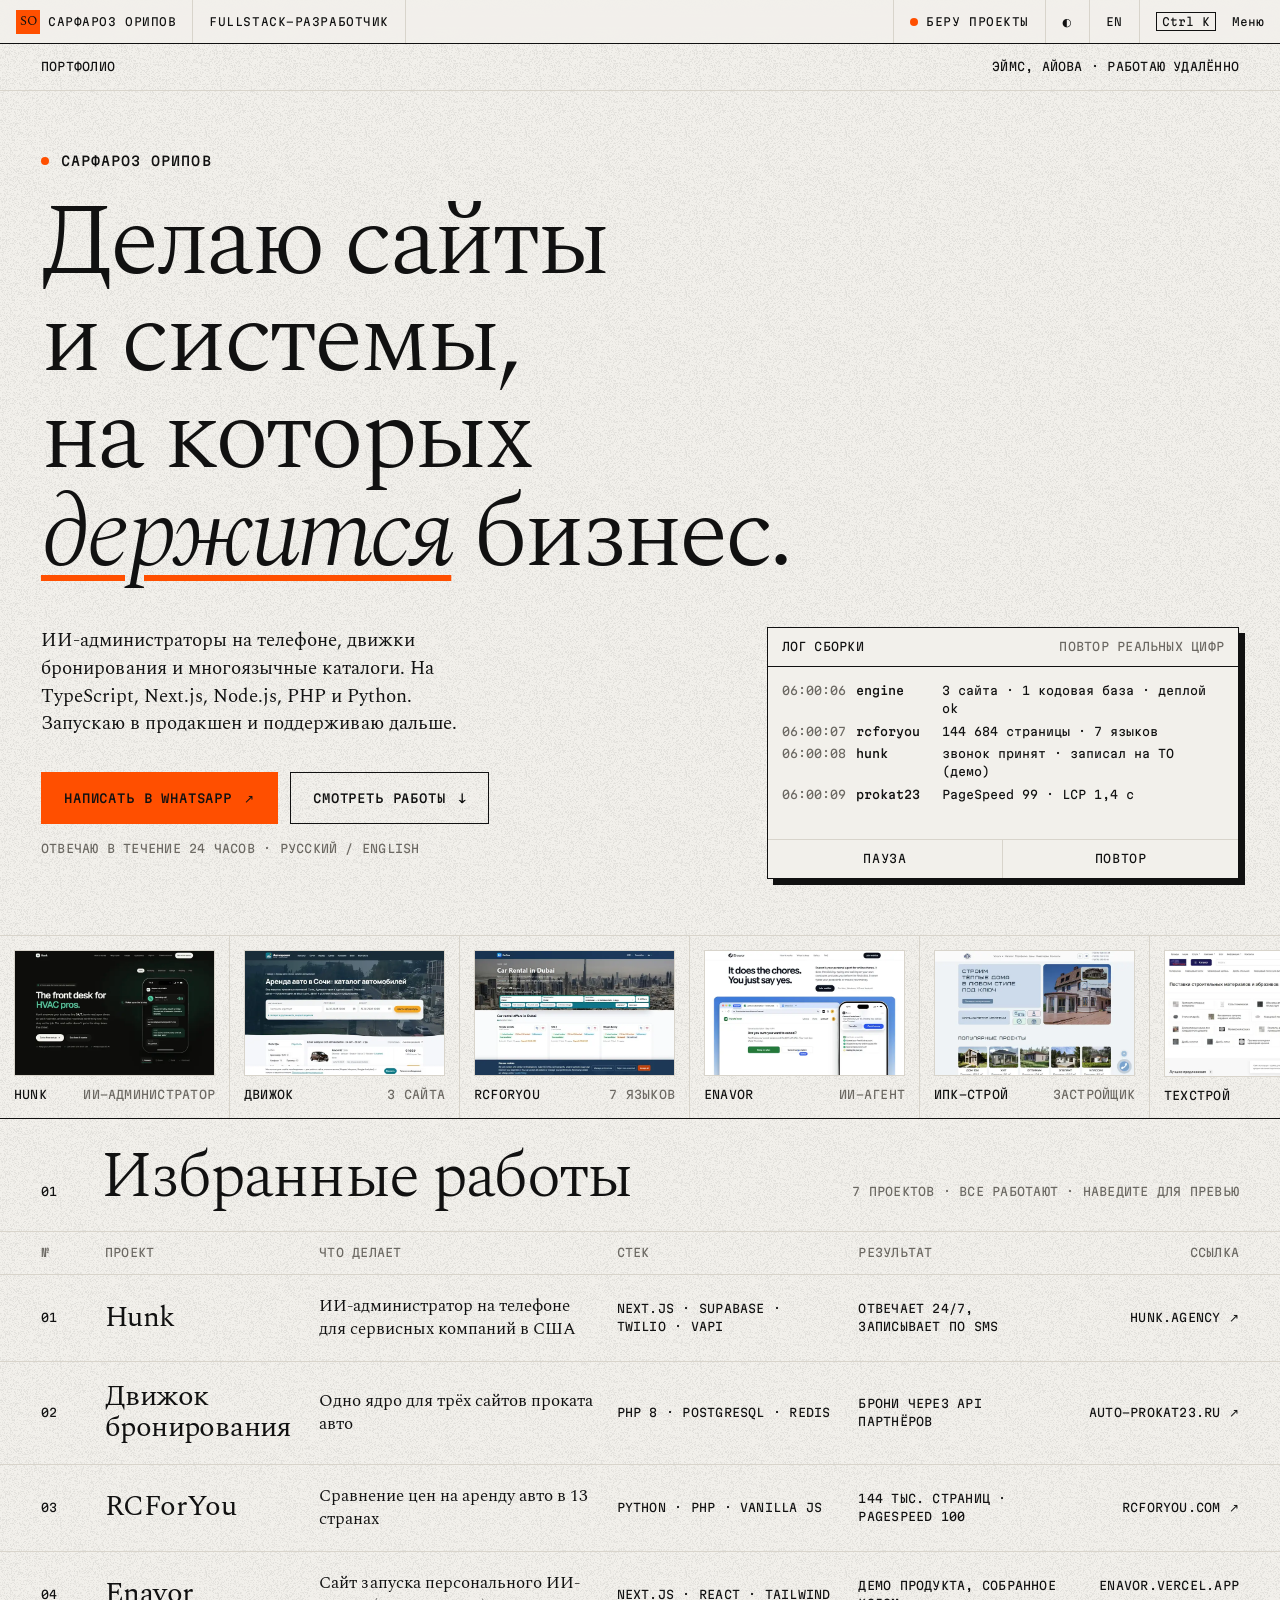
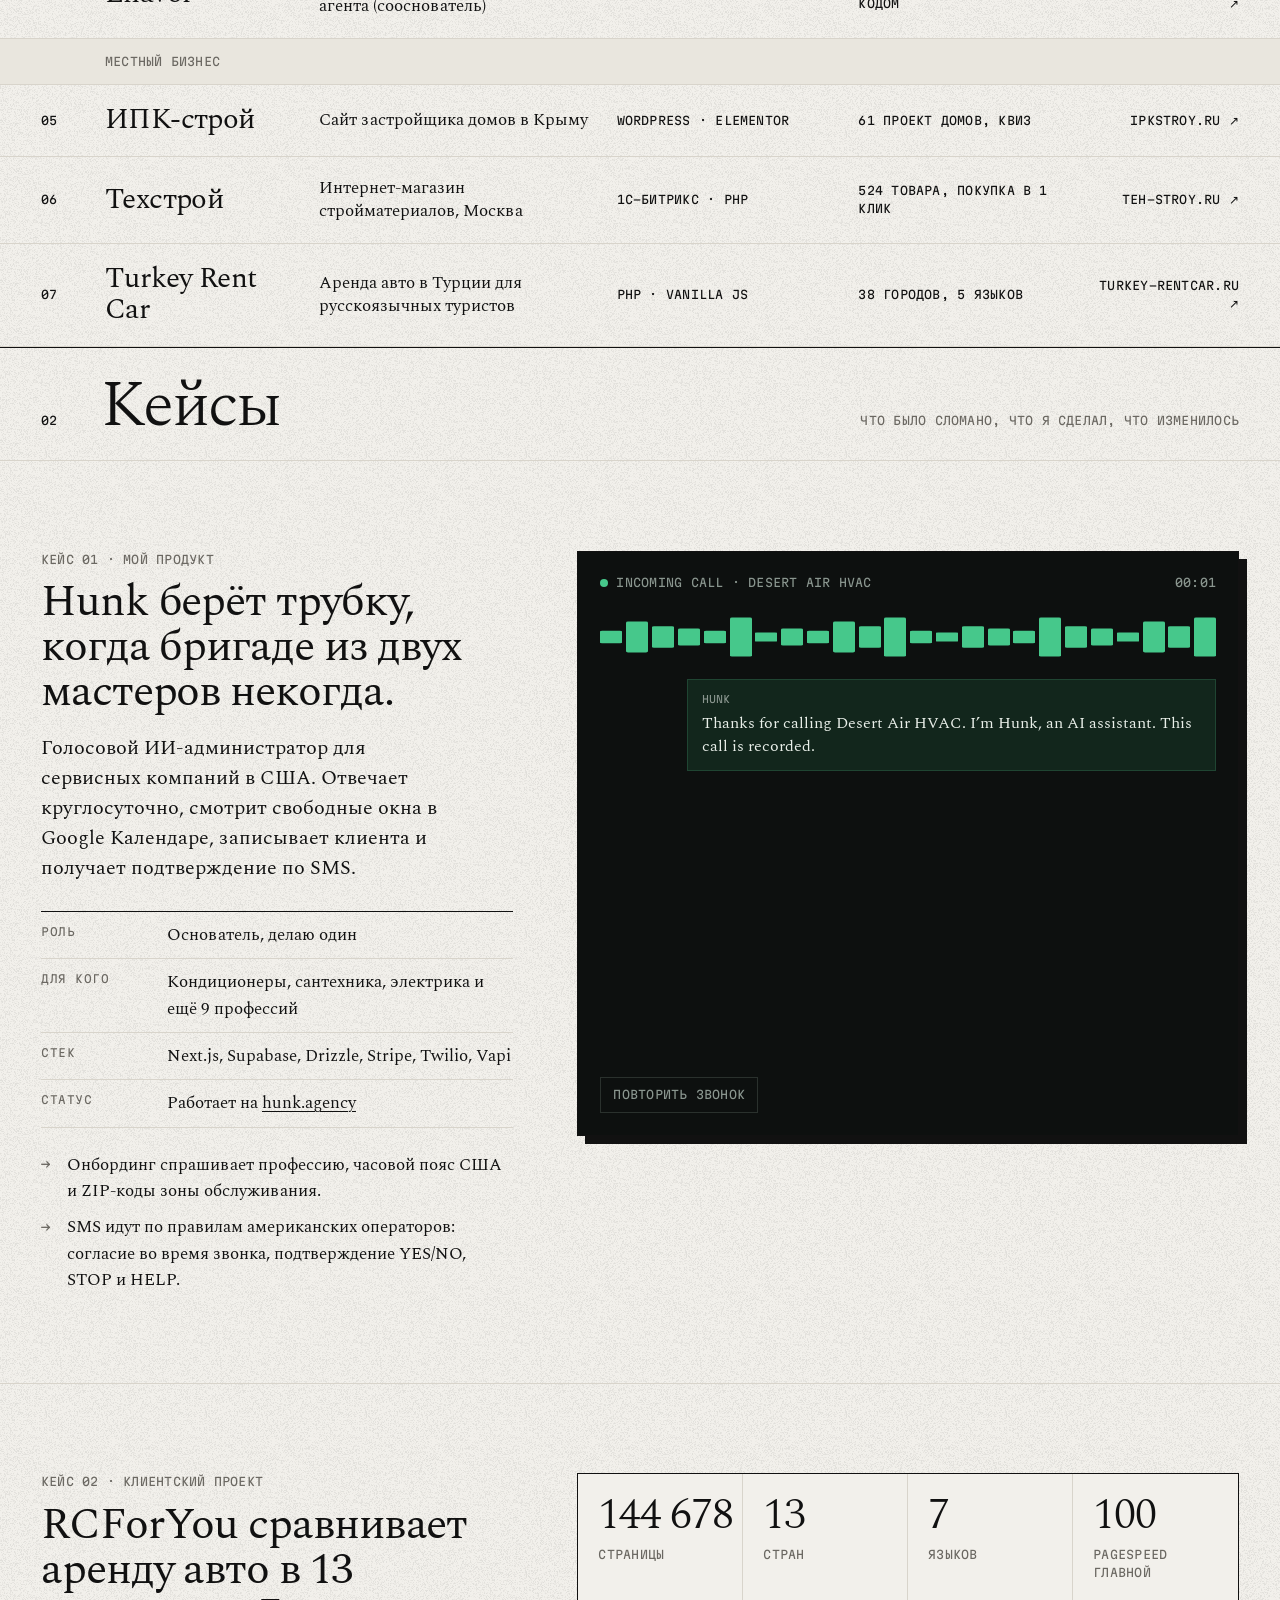
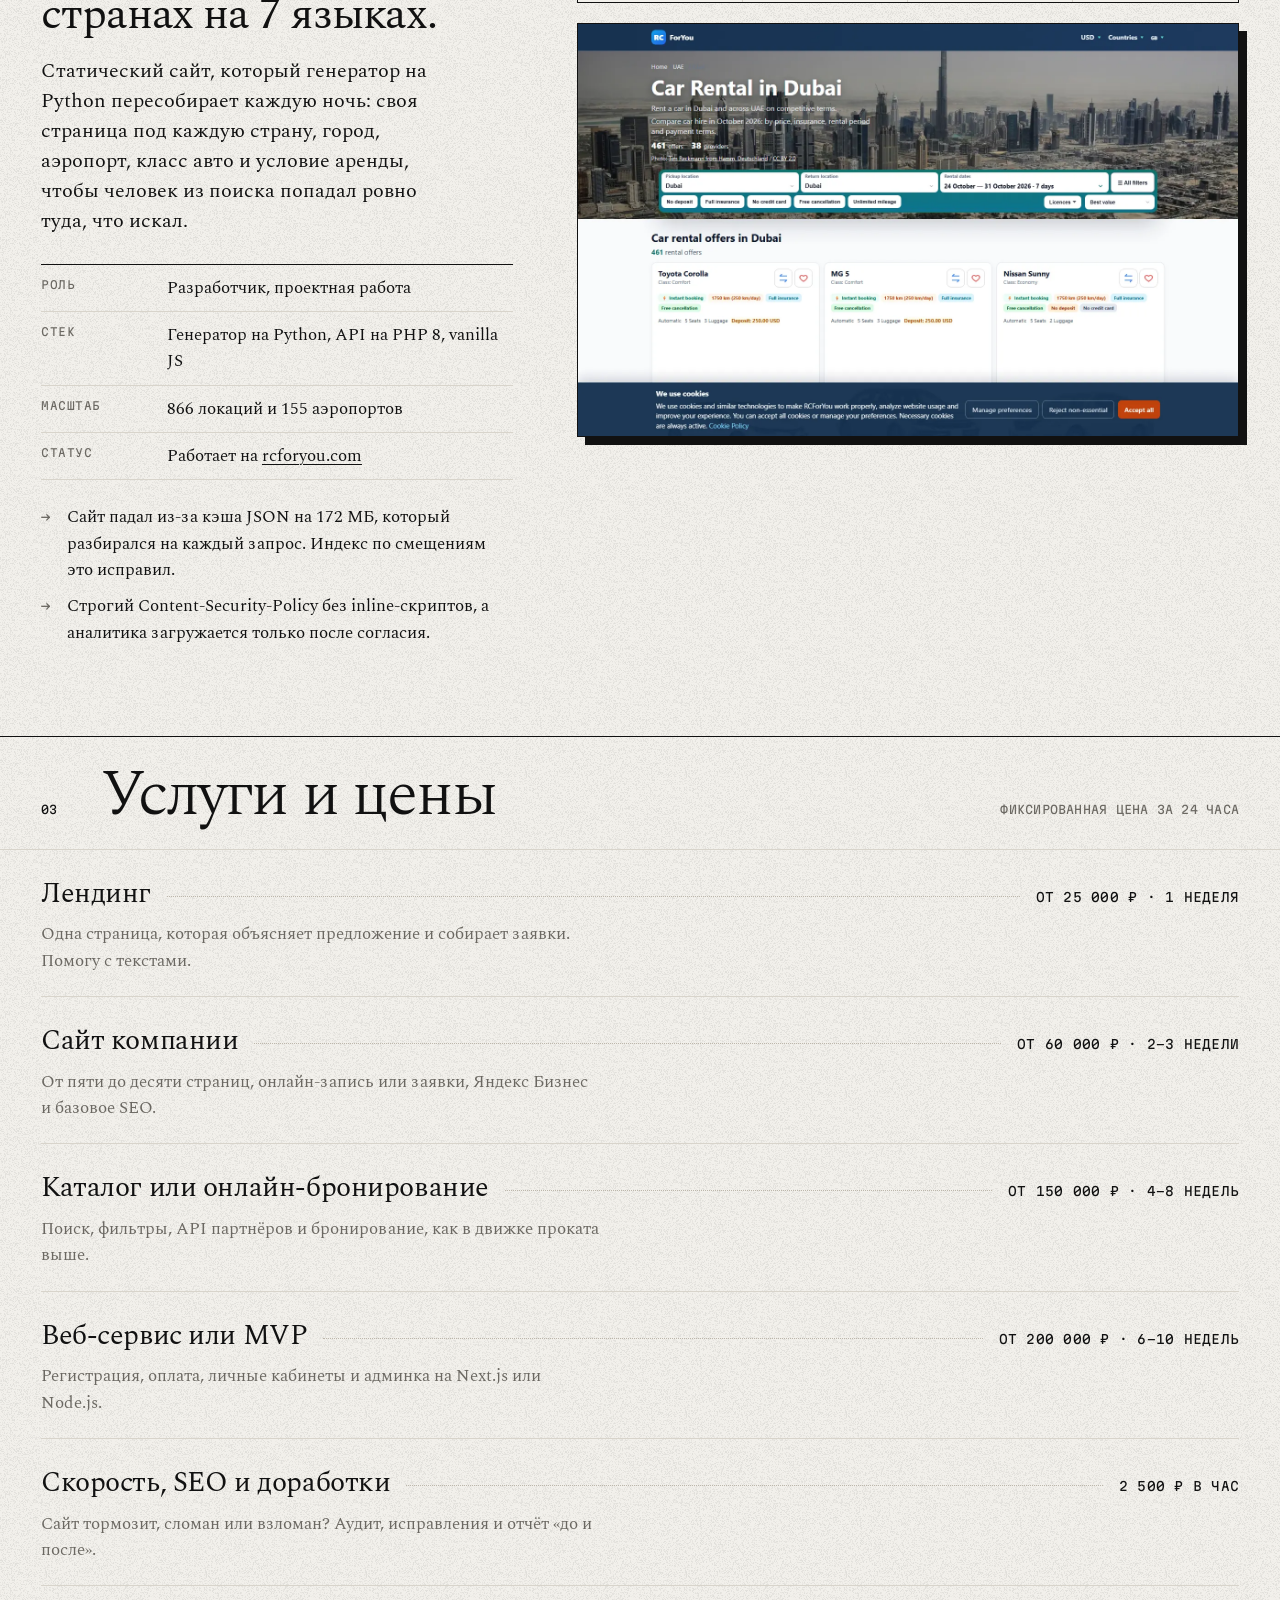
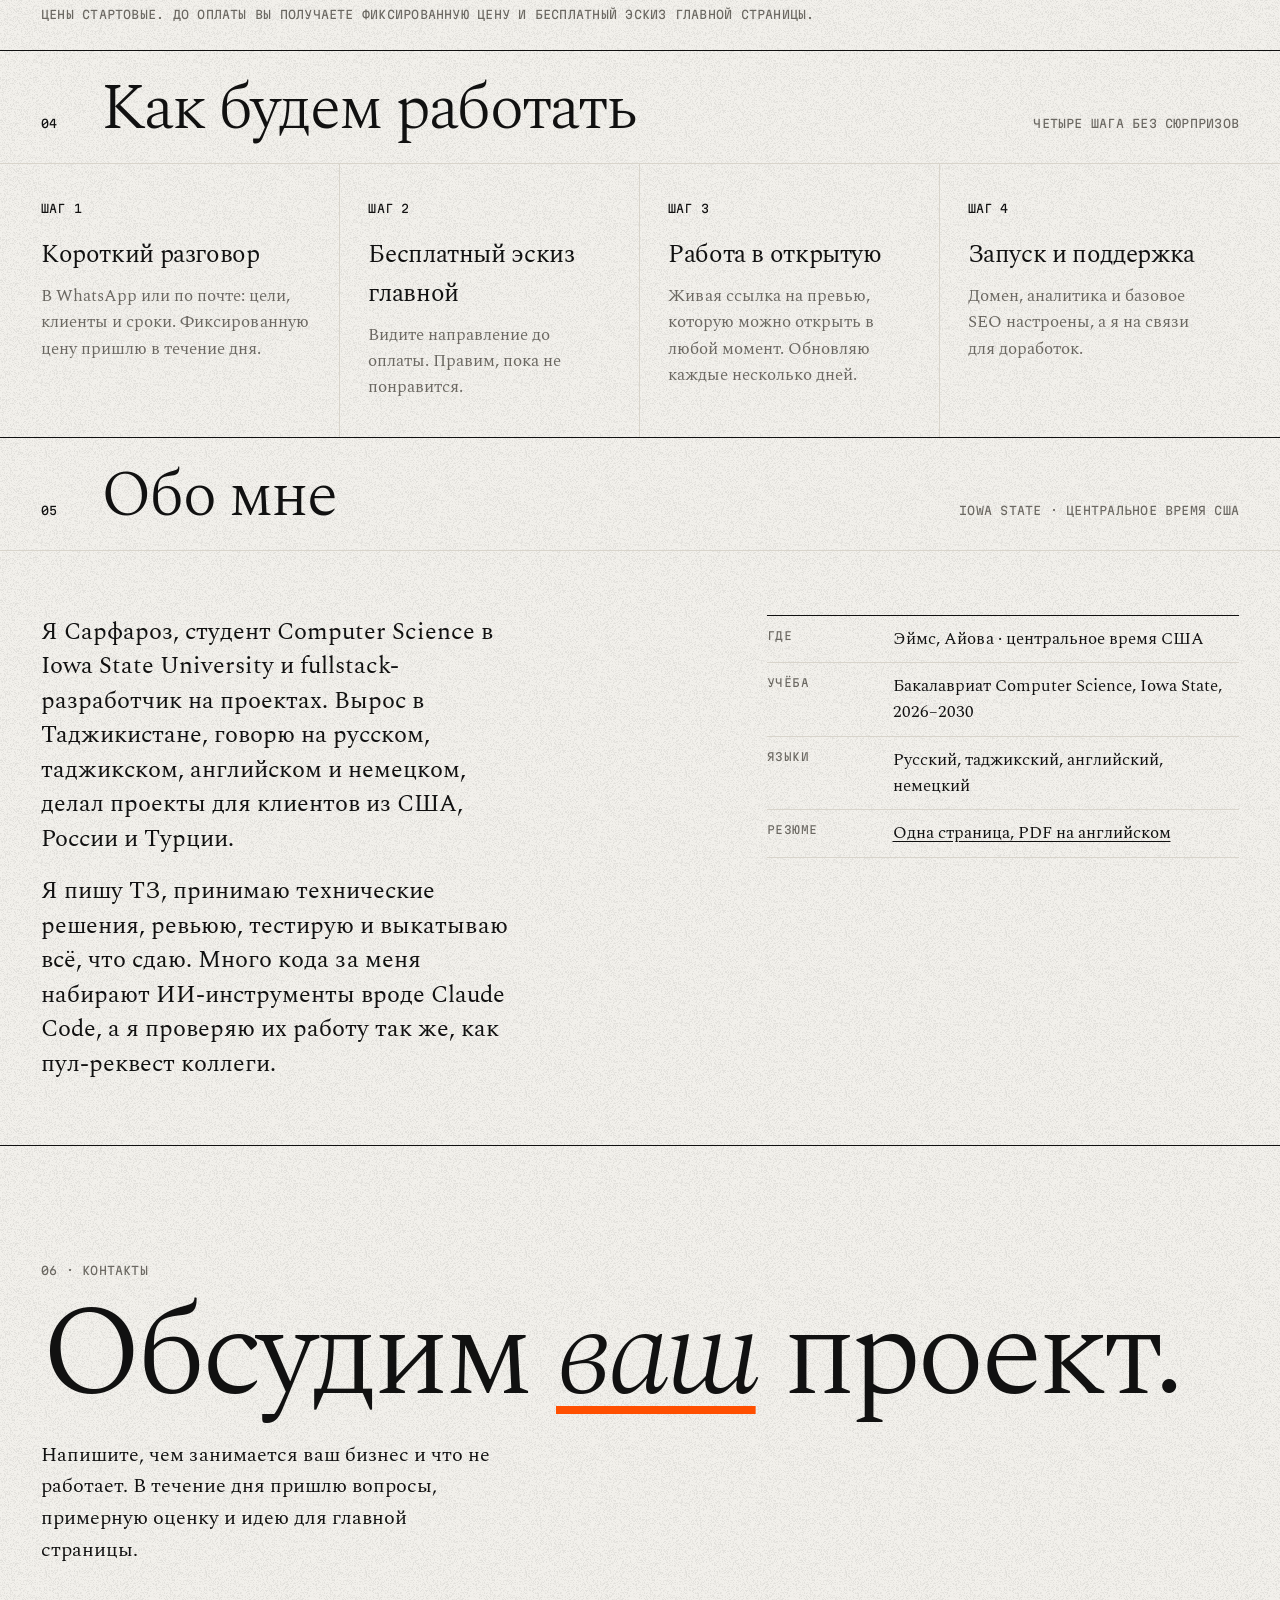
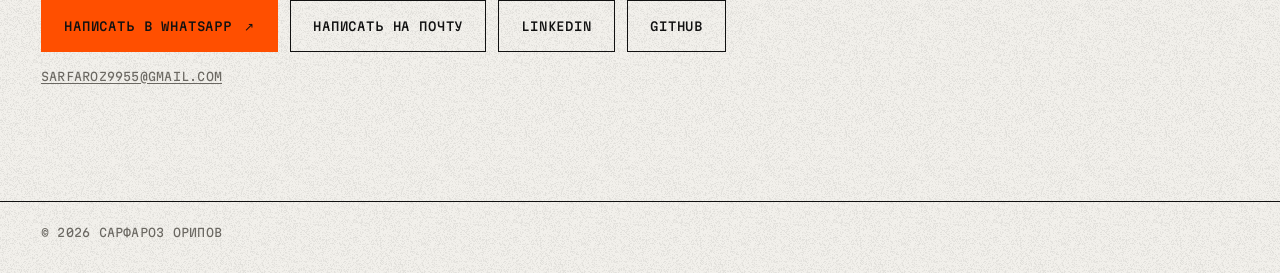
==== ru/index.html @ 2f32f307 "Portfolio v1.2" ====
<!doctype html>
<html lang="ru">
<head>
<meta charset="utf-8">
<meta name="viewport" content="width=device-width, initial-scale=1">
<title>Сарфароз Орипов · fullstack-разработчик</title>
<meta name="description" content="Fullstack-разработчик из Эймса (Айова, США). Делаю ИИ-администраторов на телефоне, движки бронирования и многоязычные каталоги для бизнеса на TypeScript, Next.js, Node.js, PHP и Python.">
<meta name="theme-color" content="#F2F0EB">
<link rel="alternate" hreflang="ru" href="./">
<link rel="alternate" hreflang="en" href="../">
<meta property="og:type" content="website">
<meta property="og:title" content="Сарфароз Орипов · fullstack-разработчик">
<meta property="og:description" content="Делаю сайты и системы, на которых держится бизнес.">
<meta property="og:image" content="../img/og.jpg">
<meta name="twitter:card" content="summary_large_image">
<link rel="icon" href="data:image/svg+xml,%3Csvg xmlns='http://www.w3.org/2000/svg' viewBox='0 0 64 64'%3E%3Crect width='64' height='64' fill='%23FF4F00'/%3E%3Ctext x='32' y='43' font-family='Georgia,serif' font-size='30' text-anchor='middle' fill='%23111'%3ESO%3C/text%3E%3C/svg%3E">
<link rel="preconnect" href="https://fonts.googleapis.com">
<link rel="preconnect" href="https://fonts.gstatic.com" crossorigin>
<link href="https://fonts.googleapis.com/css2?family=Martian+Mono:wght@400;500&family=Spectral:ital,wght@0,300;0,400;0,500;1,300;1,400&display=swap" rel="stylesheet">
<link rel="stylesheet" href="../assets/site.css">
<script>document.documentElement.classList.add('js');try{var t=localStorage.getItem('theme');if(t)document.documentElement.dataset.theme=t}catch(e){}</script>
<script src="../assets/site.js" defer></script>
<script type="application/ld+json">{"@context":"https://schema.org","@type":"Person","name":"Сарфароз Орипов","alternateName":"Sarfaroz Oripov","jobTitle":"Fullstack-разработчик","address":{"@type":"PostalAddress","addressLocality":"Ames","addressRegion":"IA","addressCountry":"US"},"alumniOf":{"@type":"CollegeOrUniversity","name":"Iowa State University"},"sameAs":["https://www.linkedin.com/in/sarfaroz9955/","https://github.com/ssarfaroz"]}</script>
</head>
<body>
<a class="skip" href="#work">К работам</a>

<header class="strip" aria-label="Статус">
  <a class="s-brand" href="#top"><span class="mark" aria-hidden="true">SO</span><span class="hide-sm">Сарфароз Орипов</span></a>
  <span class="hide-md">Fullstack-разработчик</span>
  <span class="grow" aria-hidden="true"></span>
  <span class="s-status"><span class="dot" aria-hidden="true"></span><span class="hide-sm">Беру проекты</span></span>
  <button class="s-btn hide-sm" type="button" data-theme-toggle aria-label="Сменить тему">◐</button>
  <a class="s-btn" href="../" hreflang="en" lang="en">EN</a>
  <button class="s-btn" type="button" data-cmdk-open aria-haspopup="dialog"><kbd>⌘K</kbd><span class="hide-sm">&nbsp;Меню</span></button>
</header>

<main id="top">
  <section class="hero">
    <div class="hero-top wrap mono">
      <span>Портфолио</span>
      <span class="hide-sm">Эймс, Айова · Работаю удалённо</span>
    </div>
    <div class="hero-grid wrap">
      <div class="hero-head">
        <p class="name" aria-label="Сарфароз Орипов"><span class="dot" aria-hidden="true"></span><span aria-hidden="true" data-decode data-from="Sarfaroz Oripov">Сарфароз Орипов</span></p>
        <h1>Делаю сайты и системы, на которых <em>держится</em> бизнес.</h1>
      </div>
      <div class="hero-main">
        <p class="lede">ИИ-администраторы на телефоне, движки бронирования и многоязычные каталоги. На TypeScript, Next.js, Node.js, PHP и Python. Запускаю в продакшен и поддерживаю дальше.</p>
        <div class="cta-row">
          <a class="btn btn-signal" data-magnetic href="https://wa.me/15155202245" target="_blank" rel="noopener">Написать в WhatsApp <span aria-hidden="true">↗</span></a>
          <a class="btn btn-line" href="#work">Смотреть работы <span aria-hidden="true">↓</span></a>
        </div>
        <p class="mono muted cta-note">Отвечаю в течение 24 часов · Русский / English</p>
      </div>

      <aside class="log" aria-label="Лог сборки: повтор реальных цифр из проектов">
        <div class="log-head mono"><span>Лог сборки</span><span class="muted">повтор реальных цифр</span></div>
        <ol class="log-body" data-log>
          <li><time>09:21:04</time><b>engine</b><span>3 сайта · 1 кодовая база · деплой ok</span></li>
          <li><time>09:21:05</time><b>rcforyou</b><span>144 684 страницы · 7 языков</span></li>
          <li><time>09:21:06</time><b>hunk</b><span>звонок принят · записал на ТО (демо)</span></li>
          <li><time>09:21:07</time><b>prokat23</b><span>PageSpeed 99 · LCP 1,4 с</span></li>
          <li><time>09:21:08</time><b>rcforyou</b><span>память на запрос 688 МБ -&gt; 6 МБ</span></li>
        </ol>
        <div class="log-foot mono">
          <button type="button" data-log-pause>Пауза</button>
          <button type="button" data-log-replay>Повтор</button>
        </div>
      </aside>
    </div>

    <nav class="proof" aria-label="Превью проектов">
      <a href="#case-hunk"><figure><img src="../img/thumbs/hunk.webp" width="640" height="400" alt="Hunk, ИИ-администратор" fetchpriority="high"><figcaption class="mono"><span>Hunk</span><span class="muted">ИИ-администратор</span></figcaption></figure></a>
      <a href="https://auto-prokat23.ru" target="_blank" rel="noopener"><figure><img src="../img/thumbs/engine.webp" width="640" height="400" alt="Каталог на движке бронирования"><figcaption class="mono"><span>Движок</span><span class="muted">3 сайта</span></figcaption></figure></a>
      <a href="#case-rcforyou"><figure><img src="../img/thumbs/rcforyou.webp" width="640" height="400" alt="Каталог RCForYou по Дубаю"><figcaption class="mono"><span>RCForYou</span><span class="muted">7 языков</span></figcaption></figure></a>
      <a href="https://enavor.vercel.app" target="_blank" rel="noopener"><figure><img src="../img/thumbs/enavor.webp" width="640" height="400" alt="Сайт запуска Enavor" loading="lazy"><figcaption class="mono"><span>Enavor</span><span class="muted">ИИ-агент</span></figcaption></figure></a>
      <a href="https://ipkstroy.ru/" target="_blank" rel="noopener"><figure><img src="../img/thumbs/ipkstroy.webp" width="640" height="400" alt="Сайт застройщика ИПК-строй" loading="lazy"><figcaption class="mono"><span>ИПК-строй</span><span class="muted">Застройщик</span></figcaption></figure></a>
      <a href="https://www.teh-stroy.ru/" target="_blank" rel="noopener"><figure><img src="../img/thumbs/tehstroy.webp" width="640" height="400" alt="Интернет-магазин Техстрой" loading="lazy"><figcaption class="mono"><span>Техстрой</span><span class="muted">Магазин</span></figcaption></figure></a>
    </nav>
  </section>

  <section id="work" class="sec">
    <div class="sec-head wrap">
      <span class="mono">01</span>
      <h2 data-reveal>Избранные работы</h2>
      <span class="mono muted hide-sm">7 проектов · все работают · наведите для превью</span>
    </div>
    <div class="index" data-index>
      <div class="row row-head mono muted" aria-hidden="true"><span>№</span><span>Проект</span><span>Что делает</span><span class="c-stack">Стек</span><span class="c-result">Результат</span><span class="c-link">Ссылка</span></div>
      <a class="row" href="https://hunk.agency" target="_blank" rel="noopener" data-preview="../img/thumbs/hunk.webp">
        <span class="mono">01</span><span class="p-name">Hunk</span><span class="p-what">ИИ-администратор на телефоне для сервисных компаний в США</span><span class="mono c-stack">Next.js · Supabase · Twilio · Vapi</span><span class="mono c-result">Отвечает 24/7, записывает по SMS</span><span class="mono c-link">hunk.agency <span aria-hidden="true">↗</span></span>
        <img class="row-thumb" src="../img/thumbs/hunk.webp" width="640" height="400" alt="" loading="lazy">
      </a>
      <a class="row" href="https://auto-prokat23.ru" target="_blank" rel="noopener" data-preview="../img/thumbs/engine.webp">
        <span class="mono">02</span><span class="p-name">Движок бронирования</span><span class="p-what">Одно ядро для трёх сайтов проката авто</span><span class="mono c-stack">PHP 8 · PostgreSQL · Redis</span><span class="mono c-result">Брони через API партнёров</span><span class="mono c-link">auto-prokat23.ru <span aria-hidden="true">↗</span></span>
        <img class="row-thumb" src="../img/thumbs/engine.webp" width="640" height="400" alt="" loading="lazy">
      </a>
      <a class="row" href="https://rcforyou.com" target="_blank" rel="noopener" data-preview="../img/thumbs/rcforyou.webp">
        <span class="mono">03</span><span class="p-name">RCForYou</span><span class="p-what">Сравнение цен на аренду авто в 13 странах</span><span class="mono c-stack">Python · PHP · vanilla JS</span><span class="mono c-result">144 тыс. страниц · PageSpeed 100</span><span class="mono c-link">rcforyou.com <span aria-hidden="true">↗</span></span>
        <img class="row-thumb" src="../img/thumbs/rcforyou.webp" width="640" height="400" alt="" loading="lazy">
      </a>
      <a class="row" href="https://enavor.vercel.app" target="_blank" rel="noopener" data-preview="../img/thumbs/enavor.webp">
        <span class="mono">04</span><span class="p-name">Enavor</span><span class="p-what">Сайт запуска персонального ИИ-агента (сооснователь)</span><span class="mono c-stack">Next.js · React · Tailwind</span><span class="mono c-result">Демо продукта, собранное кодом</span><span class="mono c-link">enavor.vercel.app <span aria-hidden="true">↗</span></span>
        <img class="row-thumb" src="../img/thumbs/enavor.webp" width="640" height="400" alt="" loading="lazy">
      </a>
      <div class="row row-group mono muted"><span></span><span>Местный бизнес</span></div>
      <a class="row" href="https://ipkstroy.ru/" target="_blank" rel="noopener" data-preview="../img/thumbs/ipkstroy.webp">
        <span class="mono">05</span><span class="p-name">ИПК-строй</span><span class="p-what">Сайт застройщика домов в Крыму</span><span class="mono c-stack">WordPress · Elementor</span><span class="mono c-result">61 проект домов, квиз</span><span class="mono c-link">ipkstroy.ru <span aria-hidden="true">↗</span></span>
        <img class="row-thumb" src="../img/thumbs/ipkstroy.webp" width="640" height="400" alt="" loading="lazy">
      </a>
      <a class="row" href="https://www.teh-stroy.ru/" target="_blank" rel="noopener" data-preview="../img/thumbs/tehstroy.webp">
        <span class="mono">06</span><span class="p-name">Техстрой</span><span class="p-what">Интернет-магазин стройматериалов, Москва</span><span class="mono c-stack">1C-Битрикс · PHP</span><span class="mono c-result">524 товара, покупка в 1 клик</span><span class="mono c-link">teh-stroy.ru <span aria-hidden="true">↗</span></span>
        <img class="row-thumb" src="../img/thumbs/tehstroy.webp" width="640" height="400" alt="" loading="lazy">
      </a>
      <a class="row" href="https://turkey-rentcar.ru" target="_blank" rel="noopener" data-preview="../img/thumbs/turkey.webp">
        <span class="mono">07</span><span class="p-name">Turkey Rent Car</span><span class="p-what">Аренда авто в Турции для русскоязычных туристов</span><span class="mono c-stack">PHP · vanilla JS</span><span class="mono c-result">38 городов, 5 языков</span><span class="mono c-link">turkey-rentcar.ru <span aria-hidden="true">↗</span></span>
        <img class="row-thumb" src="../img/thumbs/turkey.webp" width="640" height="400" alt="" loading="lazy">
      </a>
    </div>
  </section>

  <section id="cases" class="sec">
    <div class="sec-head wrap">
      <span class="mono">02</span>
      <h2 data-reveal>Кейсы</h2>
      <span class="mono muted hide-sm">Что было сломано, что я сделал, что изменилось</span>
    </div>

    <article id="case-hunk" class="case wrap">
      <div class="case-text" data-reveal>
        <p class="mono muted">Кейс 01 · Мой продукт</p>
        <h3>Hunk берёт трубку, когда бригаде из двух мастеров некогда.</h3>
        <p class="outcome">Голосовой ИИ-администратор для сервисных компаний в США. Отвечает круглосуточно, смотрит свободные окна в Google Календаре, записывает клиента и получает подтверждение по SMS.</p>
        <dl class="spec">
          <div><dt>Роль</dt><dd>Основатель, делаю один</dd></div>
          <div><dt>Для кого</dt><dd>Кондиционеры, сантехника, электрика и ещё 9 профессий</dd></div>
          <div><dt>Стек</dt><dd>Next.js, Supabase, Drizzle, Stripe, Twilio, Vapi</dd></div>
          <div><dt>Статус</dt><dd>Работает на <a href="https://hunk.agency" target="_blank" rel="noopener">hunk.agency</a></dd></div>
        </dl>
        <ul class="notes">
          <li>Онбординг спрашивает профессию, часовой пояс США и ZIP-коды зоны обслуживания.</li>
          <li>SMS идут по правилам американских операторов: согласие во время звонка, подтверждение YES/NO, STOP и HELP.</li>
        </ul>
      </div>
      <div class="case-visual" data-reveal>
        <div class="call" data-call>
          <div class="call-head mono"><span><span class="call-dot" aria-hidden="true"></span>Incoming call · Desert Air HVAC</span><span data-call-timer>00:00</span></div>
          <div class="wave" aria-hidden="true"><i></i><i></i><i></i><i></i><i></i><i></i><i></i><i></i><i></i><i></i><i></i><i></i><i></i><i></i><i></i><i></i><i></i><i></i><i></i><i></i><i></i><i></i><i></i><i></i></div>
          <ol class="call-lines" lang="en">
            <li class="from-ai"><b class="mono">Hunk</b>Thanks for calling Desert Air HVAC. I’m Hunk, an AI assistant. This call is recorded.</li>
            <li><b class="mono">Caller</b>Our AC stopped cooling and it’s 104 out.</li>
            <li class="from-ai"><b class="mono">Hunk</b>I can send a tech Thursday at 9 AM. Does that work?</li>
            <li><b class="mono">Caller</b>Yes, perfect.</li>
            <li class="call-done mono">Booked Thu 9:00 AM · confirmation text sent</li>
          </ol>
          <button class="call-replay mono" type="button" data-call-replay>Повторить звонок</button>
        </div>
      </div>
    </article>

    <article id="case-rcforyou" class="case wrap">
      <div class="case-text" data-reveal>
        <p class="mono muted">Кейс 02 · Клиентский проект</p>
        <h3>RCForYou сравнивает аренду авто в 13 странах на 7 языках.</h3>
        <p class="outcome">Статический сайт, который генератор на Python пересобирает каждую ночь: своя страница под каждую страну, город, аэропорт, класс авто и условие аренды, чтобы человек из поиска попадал ровно туда, что искал.</p>
        <dl class="spec">
          <div><dt>Роль</dt><dd>Разработчик, проектная работа</dd></div>
          <div><dt>Стек</dt><dd>Генератор на Python, API на PHP 8, vanilla JS</dd></div>
          <div><dt>Масштаб</dt><dd>866 локаций и 155 аэропортов</dd></div>
          <div><dt>Статус</dt><dd>Работает на <a href="https://rcforyou.com" target="_blank" rel="noopener">rcforyou.com</a></dd></div>
        </dl>
        <ul class="notes">
          <li>Сайт падал из-за кэша JSON на 172 МБ, который разбирался на каждый запрос. Индекс по смещениям это исправил.</li>
          <li>Строгий Content-Security-Policy без inline-скриптов, а аналитика загружается только после согласия.</li>
        </ul>
      </div>
      <div class="case-visual" data-reveal>
        <div class="stats">
          <div><b data-count="144684">144 684</b><span class="mono muted">страницы</span></div>
          <div><b data-count="13">13</b><span class="mono muted">стран</span></div>
          <div><b data-count="7">7</b><span class="mono muted">языков</span></div>
          <div><b data-count="100">100</b><span class="mono muted">PageSpeed главной</span></div>
        </div>
        <figure class="shot"><img src="../img/rcforyou-com-feature.webp" width="1440" height="900" alt="Каталог RCForYou по Дубаю с фильтрами и предложениями" loading="lazy"></figure>
      </div>
    </article>
  </section>

  <section id="services" class="sec">
    <div class="sec-head wrap">
      <span class="mono">03</span>
      <h2 data-reveal>Услуги и цены</h2>
      <span class="mono muted hide-sm">Фиксированная цена за 24 часа</span>
    </div>
    <!-- Стартовые цены: замените на свои перед публикацией. -->
    <ul class="prices wrap">
      <li class="price" data-reveal><h3>Лендинг</h3><span class="leader" aria-hidden="true"></span><span class="val mono">от 25 000 ₽ · 1 неделя</span><p>Одна страница, которая объясняет предложение и собирает заявки. Помогу с текстами.</p></li>
      <li class="price" data-reveal><h3>Сайт компании</h3><span class="leader" aria-hidden="true"></span><span class="val mono">от 60 000 ₽ · 2–3 недели</span><p>От пяти до десяти страниц, онлайн-запись или заявки, Яндекс Бизнес и базовое SEO.</p></li>
      <li class="price" data-reveal><h3>Каталог или онлайн-бронирование</h3><span class="leader" aria-hidden="true"></span><span class="val mono">от 150 000 ₽ · 4–8 недель</span><p>Поиск, фильтры, API партнёров и бронирование, как в движке проката выше.</p></li>
      <li class="price" data-reveal><h3>Веб-сервис или MVP</h3><span class="leader" aria-hidden="true"></span><span class="val mono">от 200 000 ₽ · 6–10 недель</span><p>Регистрация, оплата, личные кабинеты и админка на Next.js или Node.js.</p></li>
      <li class="price" data-reveal><h3>Скорость, SEO и доработки</h3><span class="leader" aria-hidden="true"></span><span class="val mono">2 500 ₽ в час</span><p>Сайт тормозит, сломан или взломан? Аудит, исправления и отчёт «до и после».</p></li>
    </ul>
    <p class="wrap mono muted price-note">Цены стартовые. До оплаты вы получаете фиксированную цену и бесплатный эскиз главной страницы.</p>
  </section>

  <section id="process" class="sec">
    <div class="sec-head wrap">
      <span class="mono">04</span>
      <h2 data-reveal>Как будем работать</h2>
      <span class="mono muted hide-sm">Четыре шага без сюрпризов</span>
    </div>
    <ol class="steps wrap">
      <li data-reveal><span class="mono">Шаг 1</span><h3>Короткий разговор</h3><p>В WhatsApp или по почте: цели, клиенты и сроки. Фиксированную цену пришлю в течение дня.</p></li>
      <li data-reveal><span class="mono">Шаг 2</span><h3>Бесплатный эскиз главной</h3><p>Видите направление до оплаты. Правим, пока не понравится.</p></li>
      <li data-reveal><span class="mono">Шаг 3</span><h3>Работа в открытую</h3><p>Живая ссылка на превью, которую можно открыть в любой момент. Обновляю каждые несколько дней.</p></li>
      <li data-reveal><span class="mono">Шаг 4</span><h3>Запуск и поддержка</h3><p>Домен, аналитика и базовое SEO настроены, а я на связи для доработок.</p></li>
    </ol>
  </section>

  <section id="about" class="sec">
    <div class="sec-head wrap">
      <span class="mono">05</span>
      <h2 data-reveal>Обо мне</h2>
      <span class="mono muted hide-sm">Iowa State · центральное время США</span>
    </div>
    <div class="about wrap">
      <div class="about-text" data-reveal>
        <p>Я Сарфароз, студент Computer Science в Iowa State University и fullstack-разработчик на проектах. Вырос в Таджикистане, говорю на русском, таджикском, английском и немецком, делал проекты для клиентов из США, России и Турции.</p>
        <p>Я пишу ТЗ, принимаю технические решения, ревьюю, тестирую и выкатываю всё, что сдаю. Много кода за меня набирают ИИ-инструменты вроде Claude Code, а я проверяю их работу так же, как пул-реквест коллеги.</p>
      </div>
      <dl class="spec about-facts" data-reveal>
        <div><dt>Где</dt><dd>Эймс, Айова · центральное время США</dd></div>
        <div><dt>Учёба</dt><dd>Бакалавриат Computer Science, Iowa State, 2026–2030</dd></div>
        <div><dt>Языки</dt><dd>Русский, таджикский, английский, немецкий</dd></div>
        <div><dt>Резюме</dt><dd><a href="../resume.pdf" target="_blank" rel="noopener">Одна страница, PDF на английском</a></dd></div>
      </dl>
    </div>
  </section>

  <section id="contact" class="sec contact">
    <div class="wrap">
      <p class="mono muted">06 · Контакты</p>
      <h2 class="big" data-reveal>Обсудим <em>ваш</em> проект.</h2>
      <p class="contact-lede" data-reveal>Напишите, чем занимается ваш бизнес и что не работает. В течение дня пришлю вопросы, примерную оценку и идею для главной страницы.</p>
      <div class="cta-row">
        <a class="btn btn-signal" data-magnetic href="https://wa.me/15155202245" target="_blank" rel="noopener">Написать в WhatsApp <span aria-hidden="true">↗</span></a>
        <a class="btn btn-line" href="mailto:sarfaroz9955@gmail.com?subject=%D0%9D%D0%BE%D0%B2%D1%8B%D0%B9%20%D0%BF%D1%80%D0%BE%D0%B5%D0%BA%D1%82">Написать на почту</a>
        <a class="btn btn-line" href="https://www.linkedin.com/in/sarfaroz9955/" target="_blank" rel="noopener">LinkedIn</a>
        <a class="btn btn-line" href="https://github.com/ssarfaroz" target="_blank" rel="noopener">GitHub</a>
        <!-- Добавьте Telegram: <a class="btn btn-line" href="https://t.me/USERNAME">Telegram</a> -->
      </div>
      <p class="mono muted cta-note"><a href="mailto:sarfaroz9955@gmail.com?subject=%D0%9D%D0%BE%D0%B2%D1%8B%D0%B9%20%D0%BF%D1%80%D0%BE%D0%B5%D0%BA%D1%82">sarfaroz9955@gmail.com</a></p>
    </div>
  </section>
</main>

<footer class="foot wrap mono muted">
  <span>© 2026 Сарфароз Орипов</span>
</footer>

<div class="preview" aria-hidden="true"><img alt="" width="640" height="400"></div>
<div class="toast mono" role="status" aria-live="polite"></div>

<dialog class="cmdk" aria-label="Меню команд">
  <div class="cmdk-box">
    <input type="text" placeholder="Введите команду или поиск…" aria-label="Команда" autocomplete="off" spellcheck="false">
    <ul role="listbox"></ul>
    <p class="cmdk-hint mono muted"><span>↑↓ выбрать · Enter выполнить · Esc закрыть</span><span>попробуйте: sudo hire sarfaroz</span></p>
  </div>
</dialog>
</body>
</html>
---- assets/site.css ----
/* Sarfaroz Oripov portfolio. Paper, ink and one signal colour. */
:root {
  --paper: #F2F0EB;
  --paper-2: #E9E6DE;
  --ink: #111111;
  --muted: #6B6862;
  --line: #D8D4CB;
  --line-2: #BDB7AB;
  --signal: #FF4F00;
  --on-signal: #111111;
  --serif: "Spectral", Georgia, "Times New Roman", serif;
  --mono: "Martian Mono", ui-monospace, SFMono-Regular, Menlo, Consolas, monospace;
  --pad: clamp(16px, 3.2vw, 44px);
  --strip: 44px;
  --ease: cubic-bezier(.2, .7, .2, 1);
  color-scheme: light;
}
:root[data-theme="night"] {
  --paper: #0F0F0E;
  --paper-2: #181816;
  --ink: #ECE9E2;
  --muted: #9C978D;
  --line: #2B2A27;
  --line-2: #45423D;
  --signal: #FFB000;
  --on-signal: #111111;
  color-scheme: dark;
}

*, *::before, *::after { box-sizing: border-box; margin: 0; padding: 0; }
html { -webkit-text-size-adjust: 100%; scroll-padding-top: calc(var(--strip) + 8px); }
@media (prefers-reduced-motion: no-preference) { html { scroll-behavior: smooth; } }
body {
  background: var(--paper) url("../img/grain.png") repeat;
  color: var(--ink);
  font: 400 18px/1.55 var(--serif);
  -webkit-font-smoothing: antialiased;
  text-rendering: optimizeLegibility;
}
:root[data-theme="night"] body { background-image: none; }
img { display: block; max-width: 100%; height: auto; }
a { color: inherit; text-underline-offset: .18em; text-decoration-thickness: 1px; }
button { font: inherit; color: inherit; background: none; border: 0; cursor: pointer; }
kbd { font: inherit; }
::selection { background: var(--signal); color: var(--on-signal); }
:focus-visible { outline: 2px solid var(--signal); outline-offset: 3px; }

.wrap { padding-inline: var(--pad); }
.mono { font-family: var(--mono); font-size: 11.5px; line-height: 1.55; letter-spacing: .02em; text-transform: uppercase; font-weight: 400; }
.muted { color: var(--muted); }
.skip { position: absolute; left: -9999px; top: 8px; z-index: 99; background: var(--signal); color: var(--on-signal); padding: 10px 14px; font: 500 12px var(--mono); }
.skip:focus { left: 8px; }
@media (max-width: 760px) { .hide-sm { display: none !important; } }
@media (max-width: 1100px) { .hide-md { display: none !important; } }

/* Status strip */
.strip {
  position: sticky; top: 0; z-index: 30; height: var(--strip);
  display: flex; align-items: stretch;
  background: color-mix(in srgb, var(--paper) 90%, transparent);
  -webkit-backdrop-filter: blur(10px); backdrop-filter: blur(10px);
  border-bottom: 1px solid var(--ink);
  font: 400 11px/1 var(--mono); letter-spacing: .05em; text-transform: uppercase;
}
.strip > * { display: flex; align-items: center; gap: 8px; padding: 0 16px; border-right: 1px solid var(--line); white-space: nowrap; text-decoration: none; }
.strip > *:last-child { border-right: 0; }
.strip .grow { flex: 1; }
.strip a:hover, .s-btn:hover { background: var(--ink); color: var(--paper); }
.mark { display: grid; place-items: center; width: 24px; height: 24px; background: var(--signal); color: var(--on-signal); font: 400 13px/1 var(--serif); letter-spacing: 0; }
.s-btn { min-width: 44px; justify-content: center; }
.s-btn kbd { padding: 3px 5px; border: 1px solid currentColor; }
@media (max-width: 760px) { .strip > * { padding: 0 12px; } }

.dot { flex: none; width: 8px; height: 8px; border-radius: 50%; background: var(--signal); }
@media (prefers-reduced-motion: no-preference) {
  .dot { animation: ping 1.6s var(--ease) 3; }
  @keyframes ping { 0% { box-shadow: 0 0 0 0 color-mix(in srgb, var(--signal) 55%, transparent); } 100% { box-shadow: 0 0 0 9px color-mix(in srgb, var(--signal) 0%, transparent); } }
}

/* Hero */
.hero { border-bottom: 1px solid var(--ink); }
.hero-top { display: flex; justify-content: space-between; gap: 16px; padding-block: 14px; border-bottom: 1px solid var(--line); }
.hero-grid { display: grid; gap: 36px; padding-block: clamp(32px, 5vw, 64px) clamp(32px, 4.5vw, 56px); }
.hero-head { min-width: 0; }
@media (min-width: 1080px) { .hero-grid { grid-template-columns: minmax(0, 7fr) minmax(360px, 5fr); column-gap: 64px; row-gap: 44px; align-items: start; } .hero-head { grid-column: 1 / -1; } }
.name { display: flex; align-items: center; gap: 12px; margin-bottom: 26px; font: 500 13px/1 var(--mono); letter-spacing: .08em; text-transform: uppercase; }
h1 { font-weight: 300; font-size: clamp(46px, 8vw, 128px); line-height: .95; letter-spacing: -.035em; max-width: 15ch; text-wrap: balance; }
h1 em, h2 em { font-style: italic; text-decoration: underline; text-decoration-color: var(--signal); text-decoration-thickness: .06em; text-underline-offset: .1em; }
.lede { max-width: 44ch; font-size: clamp(19px, 1.5vw, 22px); line-height: 1.45; }
.cta-row { display: flex; flex-wrap: wrap; gap: 12px; margin-top: 34px; }
.cta-note { margin-top: 16px; }

.btn {
  display: inline-flex; align-items: center; gap: 12px; min-height: 52px; padding: 0 22px;
  font: 500 12px/1 var(--mono); letter-spacing: .07em; text-transform: uppercase; text-decoration: none;
  border: 1px solid var(--ink); transition: background-color .2s, color .2s, border-color .2s, transform .25s var(--ease);
  will-change: transform;
}
.btn-signal { background: var(--signal); border-color: var(--signal); color: var(--on-signal); }
.btn-signal:hover { background: var(--ink); border-color: var(--ink); color: var(--paper); }
.btn-line:hover { background: var(--ink); color: var(--paper); }

/* Build log */
.log { border: 1px solid var(--ink); background: var(--paper); font: 400 11.5px/1.6 var(--mono); box-shadow: 6px 6px 0 var(--ink); }
.log-head { display: flex; justify-content: space-between; gap: 12px; padding: 10px 14px; border-bottom: 1px solid var(--ink); }
.log-body { list-style: none; padding: 12px 14px; min-height: 164px; }
.log-body li { display: grid; grid-template-columns: auto 76px 1fr; gap: 10px; padding: 2px 0; }
.log-body time { color: var(--muted); }
.log-body b { font-weight: 500; }
.log-body li.typing span::after { content: ""; display: inline-block; width: .6em; height: 1.05em; margin-left: 2px; vertical-align: -2px; background: var(--ink); }
.js .log-body li.pending { visibility: hidden; }
.log-foot { display: flex; border-top: 1px solid var(--line); }
.log-foot button { flex: 1; padding: 10px; text-transform: uppercase; letter-spacing: .06em; border-right: 1px solid var(--line); }
.log-foot button:last-child { border-right: 0; }
.log-foot button:hover { background: var(--ink); color: var(--paper); }
@media (max-width: 760px) { .log-body li { grid-template-columns: 64px 1fr; } .log-body time { display: none; } }

/* Proof strip */
.proof { display: grid; grid-auto-flow: column; grid-auto-columns: minmax(230px, 1fr); overflow-x: auto; border-top: 1px solid var(--line); scrollbar-width: none; scroll-snap-type: x mandatory; }
.proof::-webkit-scrollbar { display: none; }
.proof a { display: block; padding: 14px; border-right: 1px solid var(--line); text-decoration: none; scroll-snap-align: start; }
.proof a:last-child { border-right: 0; }
.proof img { aspect-ratio: 16 / 10; object-fit: cover; object-position: top; border: 1px solid var(--line); transition: transform .35s var(--ease); }
.proof a:hover img { transform: translateY(-4px); }
.proof figcaption { display: flex; justify-content: space-between; gap: 8px; margin-top: 10px; }

/* Sections */
.sec { border-bottom: 1px solid var(--ink); }
.sec-head { display: grid; grid-template-columns: 44px 1fr auto; gap: 16px; align-items: baseline; padding-block: 26px 22px; border-bottom: 1px solid var(--line); }
h2 { font-weight: 300; font-size: clamp(36px, 5vw, 76px); line-height: 1; letter-spacing: -.03em; }
h3 { font-weight: 400; }

/* Index table */
.index { position: relative; }
.row {
  display: grid; grid-template-columns: 44px minmax(0, 2.1fr) minmax(0, 3fr) minmax(0, 2.4fr) minmax(0, 2.2fr) minmax(0, 1.7fr);
  gap: 20px; align-items: center; padding: 20px var(--pad); border-bottom: 1px solid var(--line);
  text-decoration: none; transition: background-color .16s, color .16s;
}
.row-head { padding-block: 12px; }
.row-group { padding-block: 14px; background: var(--paper-2); }
a.row:hover, a.row:focus-visible { background: var(--ink); color: var(--paper); outline: none; }
a.row:hover .muted, a.row:hover .mono { color: inherit; }
.p-name { font-size: clamp(24px, 2.3vw, 34px); line-height: 1.05; letter-spacing: -.02em; }
.p-what { font-size: 17px; line-height: 1.35; }
.c-link { justify-self: end; text-align: right; }
.row-thumb { display: none; }
@media (max-width: 960px) {
  .row { grid-template-columns: 34px 1fr; gap: 6px 14px; padding-block: 18px; }
  .row-head { display: none; }
  .row .p-what { grid-column: 2; }
  .row .c-stack, .row .c-result { display: none; }
  .row .c-link { grid-column: 2; justify-self: start; text-align: left; }
  .row-thumb { display: block; grid-column: 2; margin-top: 8px; border: 1px solid var(--line); aspect-ratio: 16 / 10; object-fit: cover; object-position: top; }
}
.preview {
  position: fixed; left: 0; top: 0; z-index: 40; width: 340px; pointer-events: none;
  border: 1px solid var(--ink); background: var(--paper); box-shadow: 8px 8px 0 var(--ink);
  opacity: 0; transform: translate3d(-999px, -999px, 0); scale: .92; transition: opacity .18s, scale .22s var(--ease);
}
.preview.on { opacity: 1; scale: 1; }
.preview img { aspect-ratio: 16 / 10; object-fit: cover; object-position: top; }
@media (hover: none), (pointer: coarse), (max-width: 960px) { .preview { display: none; } }

/* Case notes */
.case { display: grid; gap: 40px; padding-block: clamp(44px, 7vw, 96px); border-bottom: 1px solid var(--line); }
.case:last-child { border-bottom: 0; }
@media (min-width: 1080px) { .case { grid-template-columns: minmax(0, 5fr) minmax(0, 7fr); gap: 64px; align-items: start; } }
.case h3 { margin-top: 12px; font-size: clamp(32px, 3.4vw, 54px); line-height: 1.03; letter-spacing: -.025em; text-wrap: balance; }
.outcome { margin-top: 18px; font-size: 20px; line-height: 1.5; max-width: 42ch; }
.spec { margin-top: 28px; border-top: 1px solid var(--ink); }
.spec div { display: grid; grid-template-columns: 110px 1fr; gap: 16px; padding: 10px 0; border-bottom: 1px solid var(--line); }
.spec dt { font: 400 11px/1.9 var(--mono); text-transform: uppercase; letter-spacing: .05em; color: var(--muted); }
.spec dd { font-size: 17px; }
.notes { list-style: none; margin-top: 24px; display: grid; gap: 10px; font-size: 17px; }
.notes li { position: relative; padding-left: 26px; }
.notes li::before { content: "→"; position: absolute; left: 0; font-family: var(--mono); font-size: 13px; top: .2em; color: var(--muted); }
.case-visual { position: relative; }

/* Hunk call demo (keeps Hunk's own dark look) */
.call { --c-bg: #0d100f; --c-ink: #e9efe9; --c-mut: #8a968f; --c-green: #46c88b; background: var(--c-bg); color: var(--c-ink); border: 1px solid var(--ink); box-shadow: 8px 8px 0 var(--ink); padding: 22px; }
.call-head { display: flex; justify-content: space-between; gap: 12px; color: var(--c-mut); }
.call-dot { display: inline-block; width: 8px; height: 8px; margin-right: 8px; border-radius: 50%; background: var(--c-green); }
.wave { display: flex; align-items: center; gap: 4px; height: 56px; margin: 18px 0 14px; }
.wave i { flex: 1; height: 100%; background: var(--c-green); border-radius: 2px; transform: scaleY(var(--h, .3)); transform-origin: center; }
.wave i:nth-child(4n+1) { --h: .22; } .wave i:nth-child(4n+2) { --h: .55; } .wave i:nth-child(4n+3) { --h: .38; } .wave i:nth-child(6n) { --h: .7; } .wave i:nth-child(7n) { --h: .16; }
.call.live .wave i { animation: wave .9s ease-in-out infinite alternate; }
.wave i:nth-child(3n) { animation-delay: -.3s; } .wave i:nth-child(3n+1) { animation-delay: -.6s; } .wave i:nth-child(4n) { animation-duration: .7s; } .wave i:nth-child(5n) { animation-duration: 1.1s; }
@keyframes wave { from { transform: scaleY(.12); } to { transform: scaleY(1); } }
.call-lines { list-style: none; display: grid; gap: 10px; font: 400 16px/1.45 var(--serif); }
.call-lines li { max-width: 86%; padding: 12px 14px; border: 1px solid #2a312d; background: #141917; }
.call-lines li.from-ai { justify-self: end; background: #12261c; border-color: #1f4532; }
.call-lines b { display: block; margin-bottom: 4px; font-size: 10px; color: var(--c-mut); }
.call-lines .call-done { justify-self: stretch; max-width: none; text-align: center; color: #0d100f; background: var(--c-green); border-color: var(--c-green); }
.js .call-lines li.pending { opacity: 0; transform: translateY(8px); }
.call-lines li { transition: opacity .35s var(--ease), transform .35s var(--ease); }
.call-replay { margin-top: 16px; padding: 8px 12px; border: 1px solid #2a312d; color: var(--c-mut); }
.call-replay:hover { color: var(--c-ink); border-color: var(--c-ink); }

/* Stats */
.stats { display: grid; grid-template-columns: repeat(2, minmax(0, 1fr)); border: 1px solid var(--ink); background: var(--paper); }
.stats div { padding: 20px; border-right: 1px solid var(--line); border-bottom: 1px solid var(--line); }
.stats div:nth-child(2n) { border-right: 0; }
.stats div:nth-child(n+3) { border-bottom: 0; }
@media (min-width: 640px) { .stats { grid-template-columns: repeat(4, minmax(0, 1fr)); } .stats div { border-bottom: 0; } .stats div:nth-child(2n) { border-right: 1px solid var(--line); } .stats div:last-child { border-right: 0; } }
.stats b { display: block; font: 300 clamp(34px, 3.4vw, 54px)/1 var(--serif); letter-spacing: -.03em; font-variant-numeric: tabular-nums; }
.stats span { display: block; margin-top: 8px; }
.shot { margin-top: 20px; border: 1px solid var(--ink); box-shadow: 8px 8px 0 var(--ink); }

/* Prices */
.prices { list-style: none; }
.price { display: grid; grid-template-columns: auto 1fr auto; gap: 6px 16px; align-items: baseline; padding-block: 22px; border-bottom: 1px solid var(--line); }
.price h3 { font-size: clamp(23px, 2.2vw, 32px); letter-spacing: -.015em; }
.leader { height: 1px; border-bottom: 1px dotted var(--line-2); transform: translateY(-5px); }
.val { white-space: nowrap; font-size: 12.5px; }
.price p { grid-column: 1 / -1; max-width: 62ch; color: var(--muted); font-size: 17px; }
.price-note { padding-block: 20px 26px; }
@media (max-width: 640px) { .price { grid-template-columns: 1fr; } .leader { display: none; } .val { white-space: normal; } }

/* Steps */
.steps { list-style: none; display: grid; gap: 0; }
@media (min-width: 900px) { .steps { grid-template-columns: repeat(4, minmax(0, 1fr)); } }
.steps li { padding: 26px 24px 30px 0; border-bottom: 1px solid var(--line); }
@media (min-width: 900px) { .steps li { border-bottom: 0; border-right: 1px solid var(--line); padding: 30px 28px 36px; } .steps li:first-child { padding-left: 0; } .steps li:last-child { border-right: 0; } }
.steps h3 { margin: 14px 0 8px; font-size: 25px; letter-spacing: -.015em; }
.steps p { color: var(--muted); font-size: 17px; }

/* About */
.about { display: grid; gap: 32px; padding-block: clamp(36px, 5vw, 64px); }
@media (min-width: 1080px) { .about { grid-template-columns: minmax(0, 7fr) minmax(0, 5fr); gap: 64px; } }
.about-text p { font-size: clamp(21px, 1.9vw, 27px); line-height: 1.42; max-width: 40ch; }
.about-text p + p { margin-top: 18px; }
.about-facts { margin-top: 0; }

/* Contact */
.contact { padding-block: clamp(56px, 9vw, 130px); }
h2.big { margin-top: 18px; font-size: clamp(54px, 10vw, 168px); line-height: .9; letter-spacing: -.04em; }
.contact-lede { margin-top: 26px; max-width: 46ch; font-size: clamp(19px, 1.6vw, 23px); }

/* Footer */
.foot { display: flex; flex-wrap: wrap; justify-content: space-between; gap: 10px 24px; padding-block: 22px 32px; }

/* Command menu */
.cmdk { margin: 12vh auto auto; padding: 0; width: min(640px, calc(100vw - 32px)); border: 1px solid var(--ink); background: var(--paper); color: var(--ink); box-shadow: 10px 10px 0 var(--ink); }
.cmdk::backdrop { background: color-mix(in srgb, #111 35%, transparent); }
.cmdk input { width: 100%; padding: 18px; border: 0; border-bottom: 1px solid var(--ink); background: transparent; color: var(--ink); font: 400 14px var(--mono); outline: none; }
.cmdk ul { list-style: none; max-height: 52vh; overflow: auto; padding: 6px 0; }
.cmdk li { display: flex; justify-content: space-between; gap: 16px; padding: 11px 18px; font: 400 12px var(--mono); text-transform: uppercase; letter-spacing: .04em; cursor: pointer; }
.cmdk li[aria-selected="true"] { background: var(--ink); color: var(--paper); }
.cmdk li .k { color: var(--muted); }
.cmdk li[aria-selected="true"] .k { color: inherit; opacity: .7; }
.cmdk-hint { display: flex; justify-content: space-between; gap: 12px; padding: 10px 18px; border-top: 1px solid var(--line); font-size: 10.5px; }
@media (max-width: 560px) { .cmdk-hint span:last-child { display: none; } }

/* Toast */
.toast { position: fixed; left: 50%; bottom: 24px; z-index: 70; padding: 12px 16px; background: var(--ink); color: var(--paper); transform: translate(-50%, 20px); opacity: 0; pointer-events: none; transition: opacity .2s, transform .2s var(--ease); }
.toast.on { opacity: 1; transform: translate(-50%, 0); }

/* Reveal on scroll (only when JS runs and motion is welcome) */
@media (prefers-reduced-motion: no-preference) {
  .js [data-reveal] { opacity: 0; transform: translateY(16px); transition: opacity .6s var(--ease), transform .6s var(--ease); }
  .js [data-reveal].in { opacity: 1; transform: none; }
}
@media (prefers-reduced-motion: reduce) {
  .call.live .wave i { animation: none; transform: scaleY(.5); }
  .proof img, .btn { transition: none; }
}
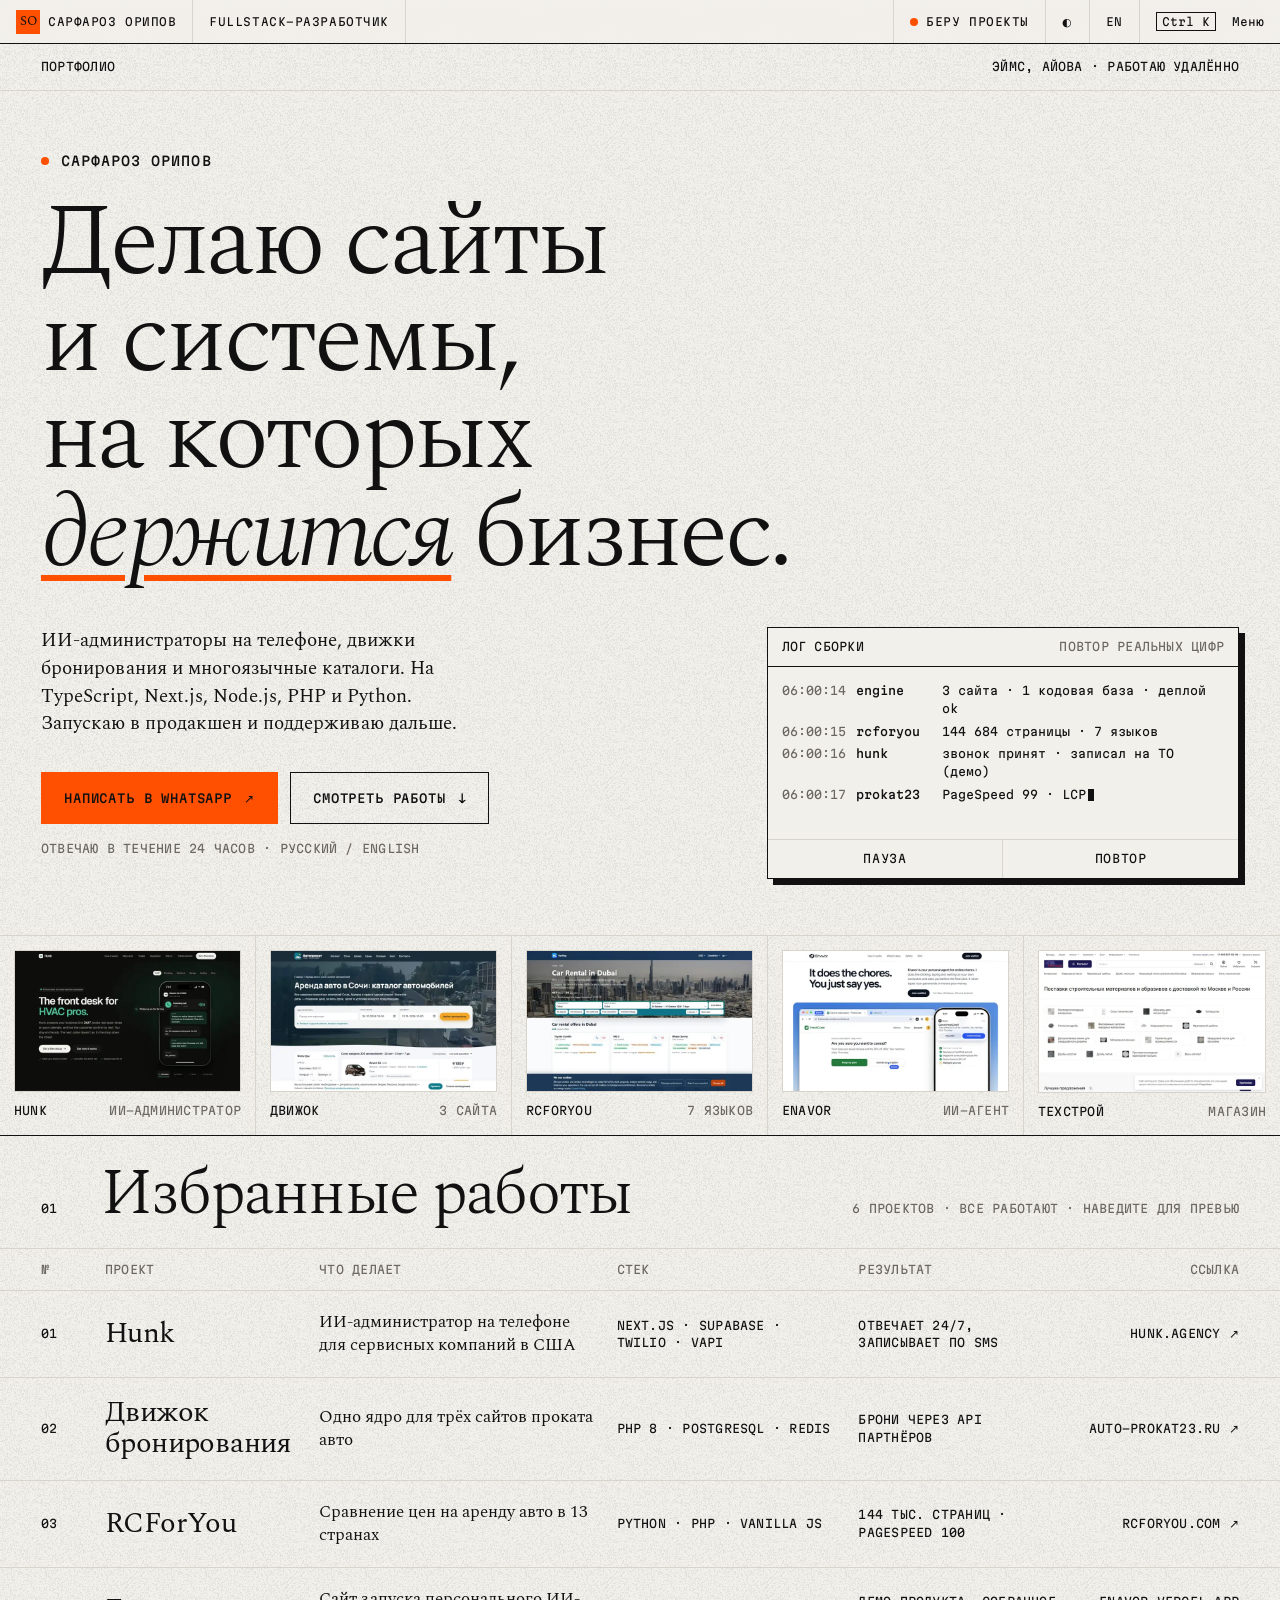
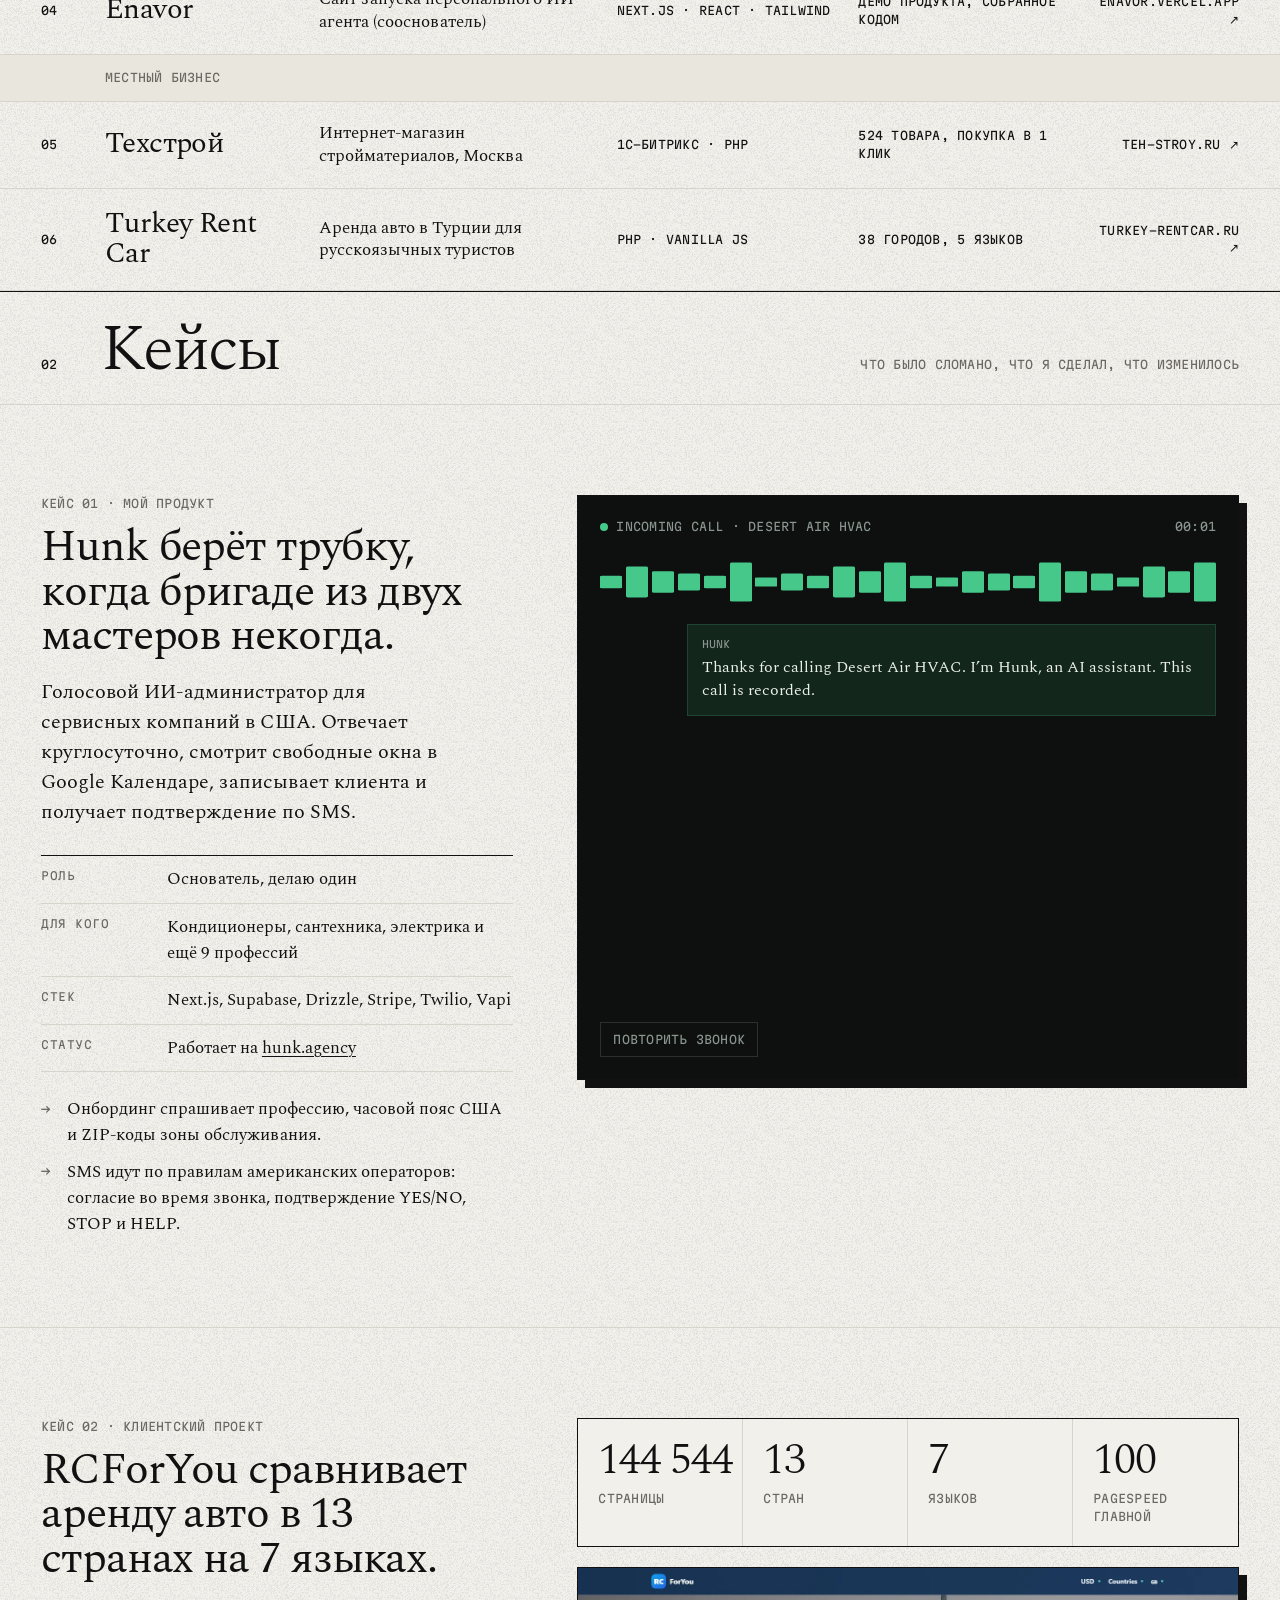
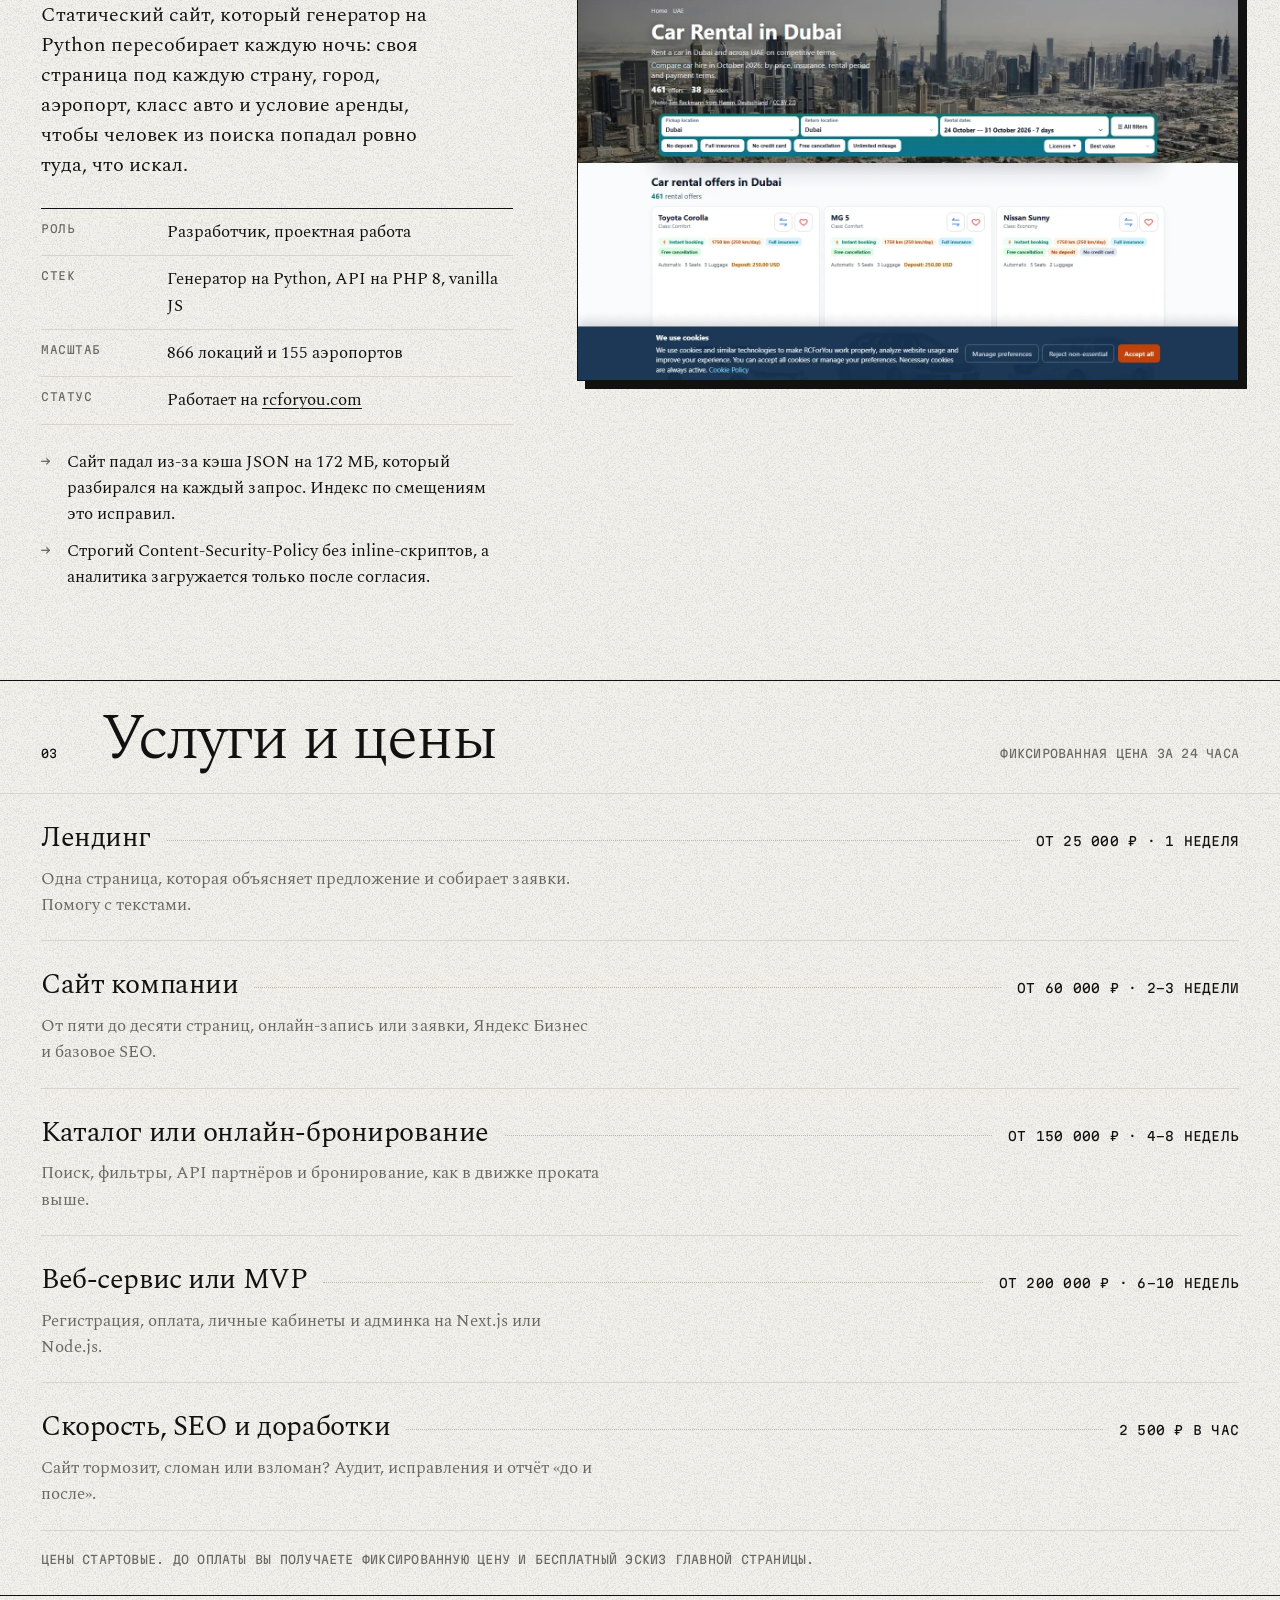
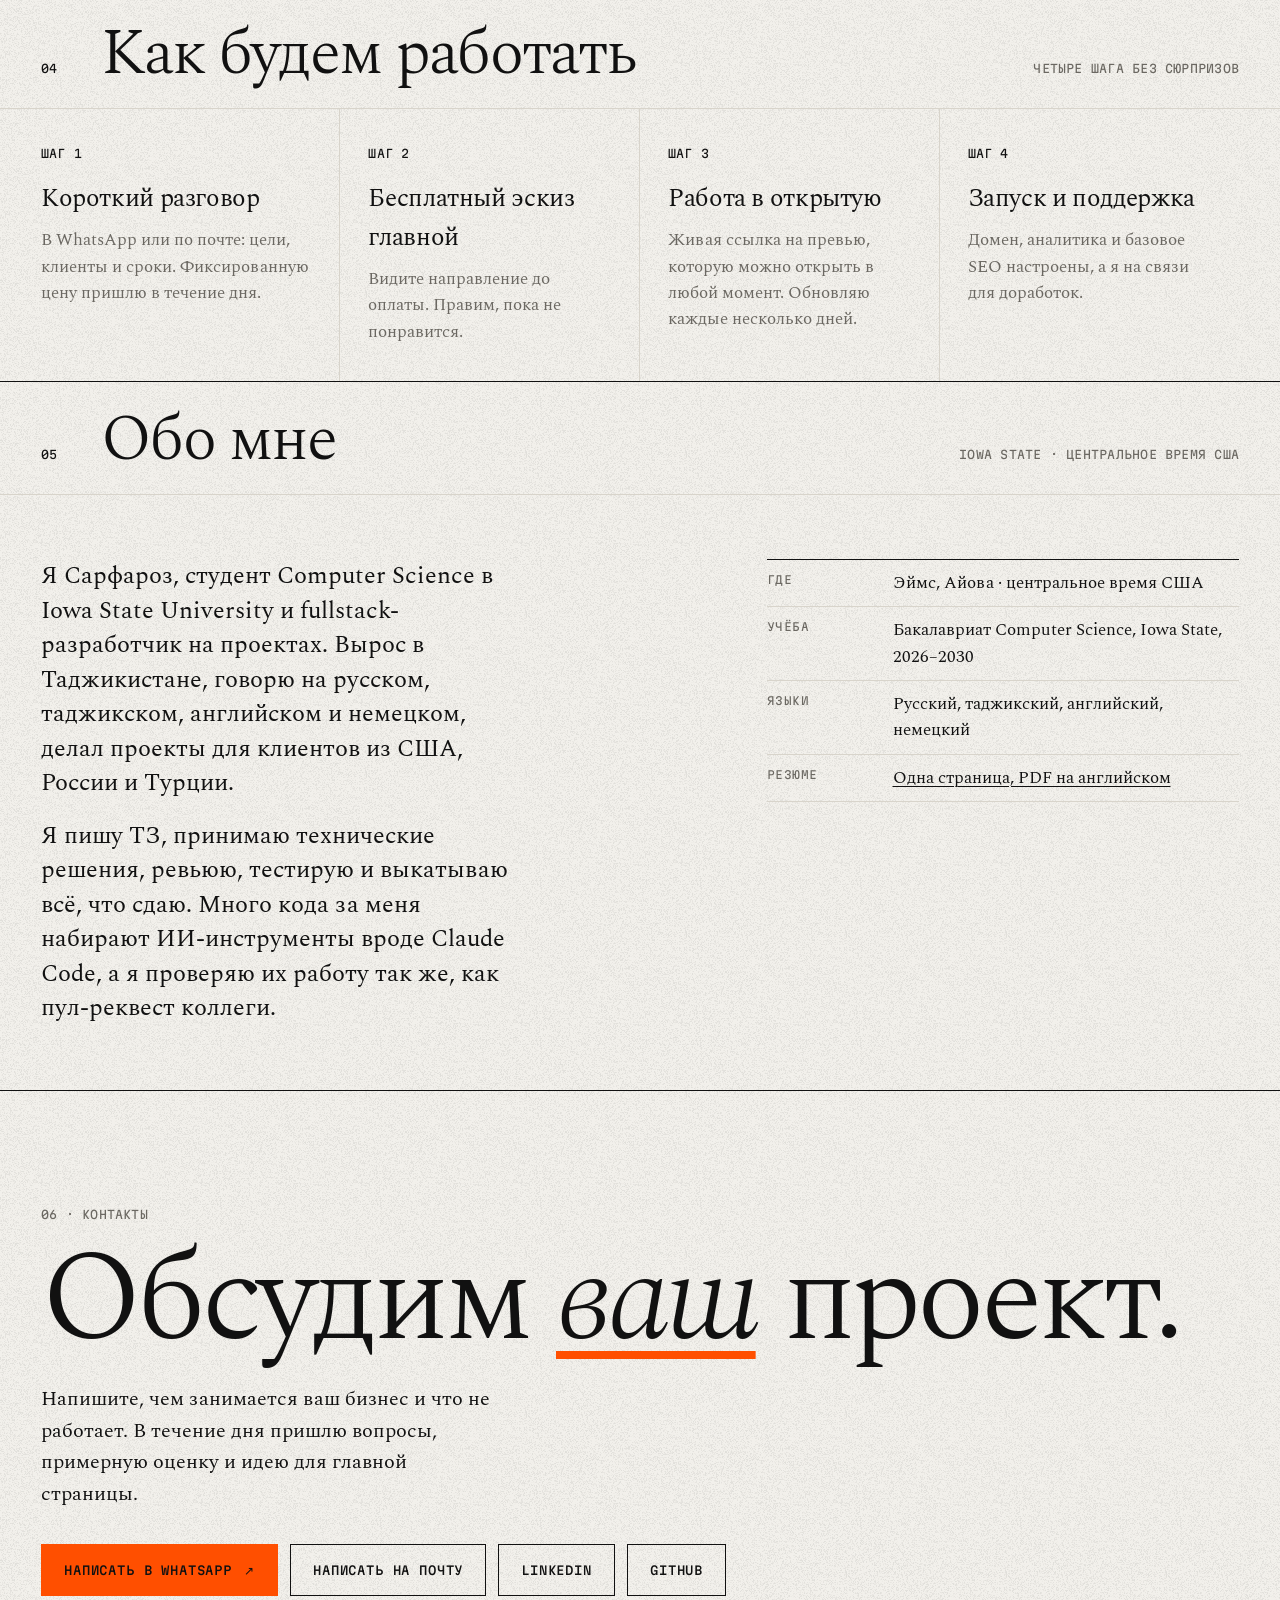
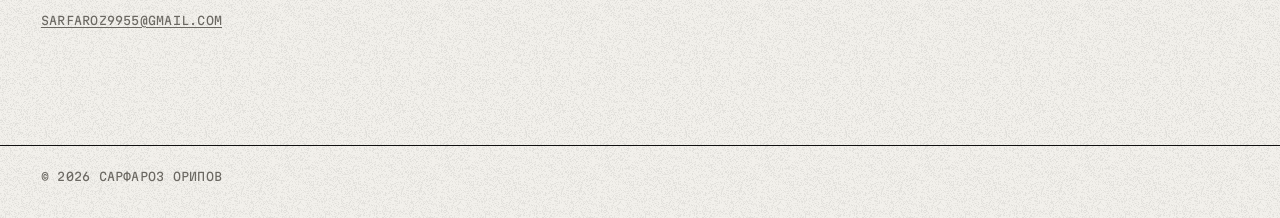
==== commit d74482d0: "Remove IPK-Stroy from the portfolio Co-Authored-By: Claude Opus 5.5 <noreply@anthropic.com>" ====
--- a/ru/index.html
+++ b/ru/index.html
@@ -76,7 +76,6 @@
       <a href="https://auto-prokat23.ru" target="_blank" rel="noopener"><figure><img src="../img/thumbs/engine.webp" width="640" height="400" alt="Каталог на движке бронирования"><figcaption class="mono"><span>Движок</span><span class="muted">3 сайта</span></figcaption></figure></a>
       <a href="#case-rcforyou"><figure><img src="../img/thumbs/rcforyou.webp" width="640" height="400" alt="Каталог RCForYou по Дубаю"><figcaption class="mono"><span>RCForYou</span><span class="muted">7 языков</span></figcaption></figure></a>
       <a href="https://enavor.vercel.app" target="_blank" rel="noopener"><figure><img src="../img/thumbs/enavor.webp" width="640" height="400" alt="Сайт запуска Enavor" loading="lazy"><figcaption class="mono"><span>Enavor</span><span class="muted">ИИ-агент</span></figcaption></figure></a>
-      <a href="https://ipkstroy.ru/" target="_blank" rel="noopener"><figure><img src="../img/thumbs/ipkstroy.webp" width="640" height="400" alt="Сайт застройщика ИПК-строй" loading="lazy"><figcaption class="mono"><span>ИПК-строй</span><span class="muted">Застройщик</span></figcaption></figure></a>
       <a href="https://www.teh-stroy.ru/" target="_blank" rel="noopener"><figure><img src="../img/thumbs/tehstroy.webp" width="640" height="400" alt="Интернет-магазин Техстрой" loading="lazy"><figcaption class="mono"><span>Техстрой</span><span class="muted">Магазин</span></figcaption></figure></a>
     </nav>
   </section>
@@ -85,7 +84,7 @@
     <div class="sec-head wrap">
       <span class="mono">01</span>
       <h2 data-reveal>Избранные работы</h2>
-      <span class="mono muted hide-sm">7 проектов · все работают · наведите для превью</span>
+      <span class="mono muted hide-sm">6 проектов · все работают · наведите для превью</span>
     </div>
     <div class="index" data-index>
       <div class="row row-head mono muted" aria-hidden="true"><span>№</span><span>Проект</span><span>Что делает</span><span class="c-stack">Стек</span><span class="c-result">Результат</span><span class="c-link">Ссылка</span></div>
@@ -106,16 +105,12 @@
         <img class="row-thumb" src="../img/thumbs/enavor.webp" width="640" height="400" alt="" loading="lazy">
       </a>
       <div class="row row-group mono muted"><span></span><span>Местный бизнес</span></div>
-      <a class="row" href="https://ipkstroy.ru/" target="_blank" rel="noopener" data-preview="../img/thumbs/ipkstroy.webp">
-        <span class="mono">05</span><span class="p-name">ИПК-строй</span><span class="p-what">Сайт застройщика домов в Крыму</span><span class="mono c-stack">WordPress · Elementor</span><span class="mono c-result">61 проект домов, квиз</span><span class="mono c-link">ipkstroy.ru <span aria-hidden="true">↗</span></span>
-        <img class="row-thumb" src="../img/thumbs/ipkstroy.webp" width="640" height="400" alt="" loading="lazy">
-      </a>
       <a class="row" href="https://www.teh-stroy.ru/" target="_blank" rel="noopener" data-preview="../img/thumbs/tehstroy.webp">
-        <span class="mono">06</span><span class="p-name">Техстрой</span><span class="p-what">Интернет-магазин стройматериалов, Москва</span><span class="mono c-stack">1C-Битрикс · PHP</span><span class="mono c-result">524 товара, покупка в 1 клик</span><span class="mono c-link">teh-stroy.ru <span aria-hidden="true">↗</span></span>
+        <span class="mono">05</span><span class="p-name">Техстрой</span><span class="p-what">Интернет-магазин стройматериалов, Москва</span><span class="mono c-stack">1C-Битрикс · PHP</span><span class="mono c-result">524 товара, покупка в 1 клик</span><span class="mono c-link">teh-stroy.ru <span aria-hidden="true">↗</span></span>
         <img class="row-thumb" src="../img/thumbs/tehstroy.webp" width="640" height="400" alt="" loading="lazy">
       </a>
       <a class="row" href="https://turkey-rentcar.ru" target="_blank" rel="noopener" data-preview="../img/thumbs/turkey.webp">
-        <span class="mono">07</span><span class="p-name">Turkey Rent Car</span><span class="p-what">Аренда авто в Турции для русскоязычных туристов</span><span class="mono c-stack">PHP · vanilla JS</span><span class="mono c-result">38 городов, 5 языков</span><span class="mono c-link">turkey-rentcar.ru <span aria-hidden="true">↗</span></span>
+        <span class="mono">06</span><span class="p-name">Turkey Rent Car</span><span class="p-what">Аренда авто в Турции для русскоязычных туристов</span><span class="mono c-stack">PHP · vanilla JS</span><span class="mono c-result">38 городов, 5 языков</span><span class="mono c-link">turkey-rentcar.ru <span aria-hidden="true">↗</span></span>
         <img class="row-thumb" src="../img/thumbs/turkey.webp" width="640" height="400" alt="" loading="lazy">
       </a>
     </div>
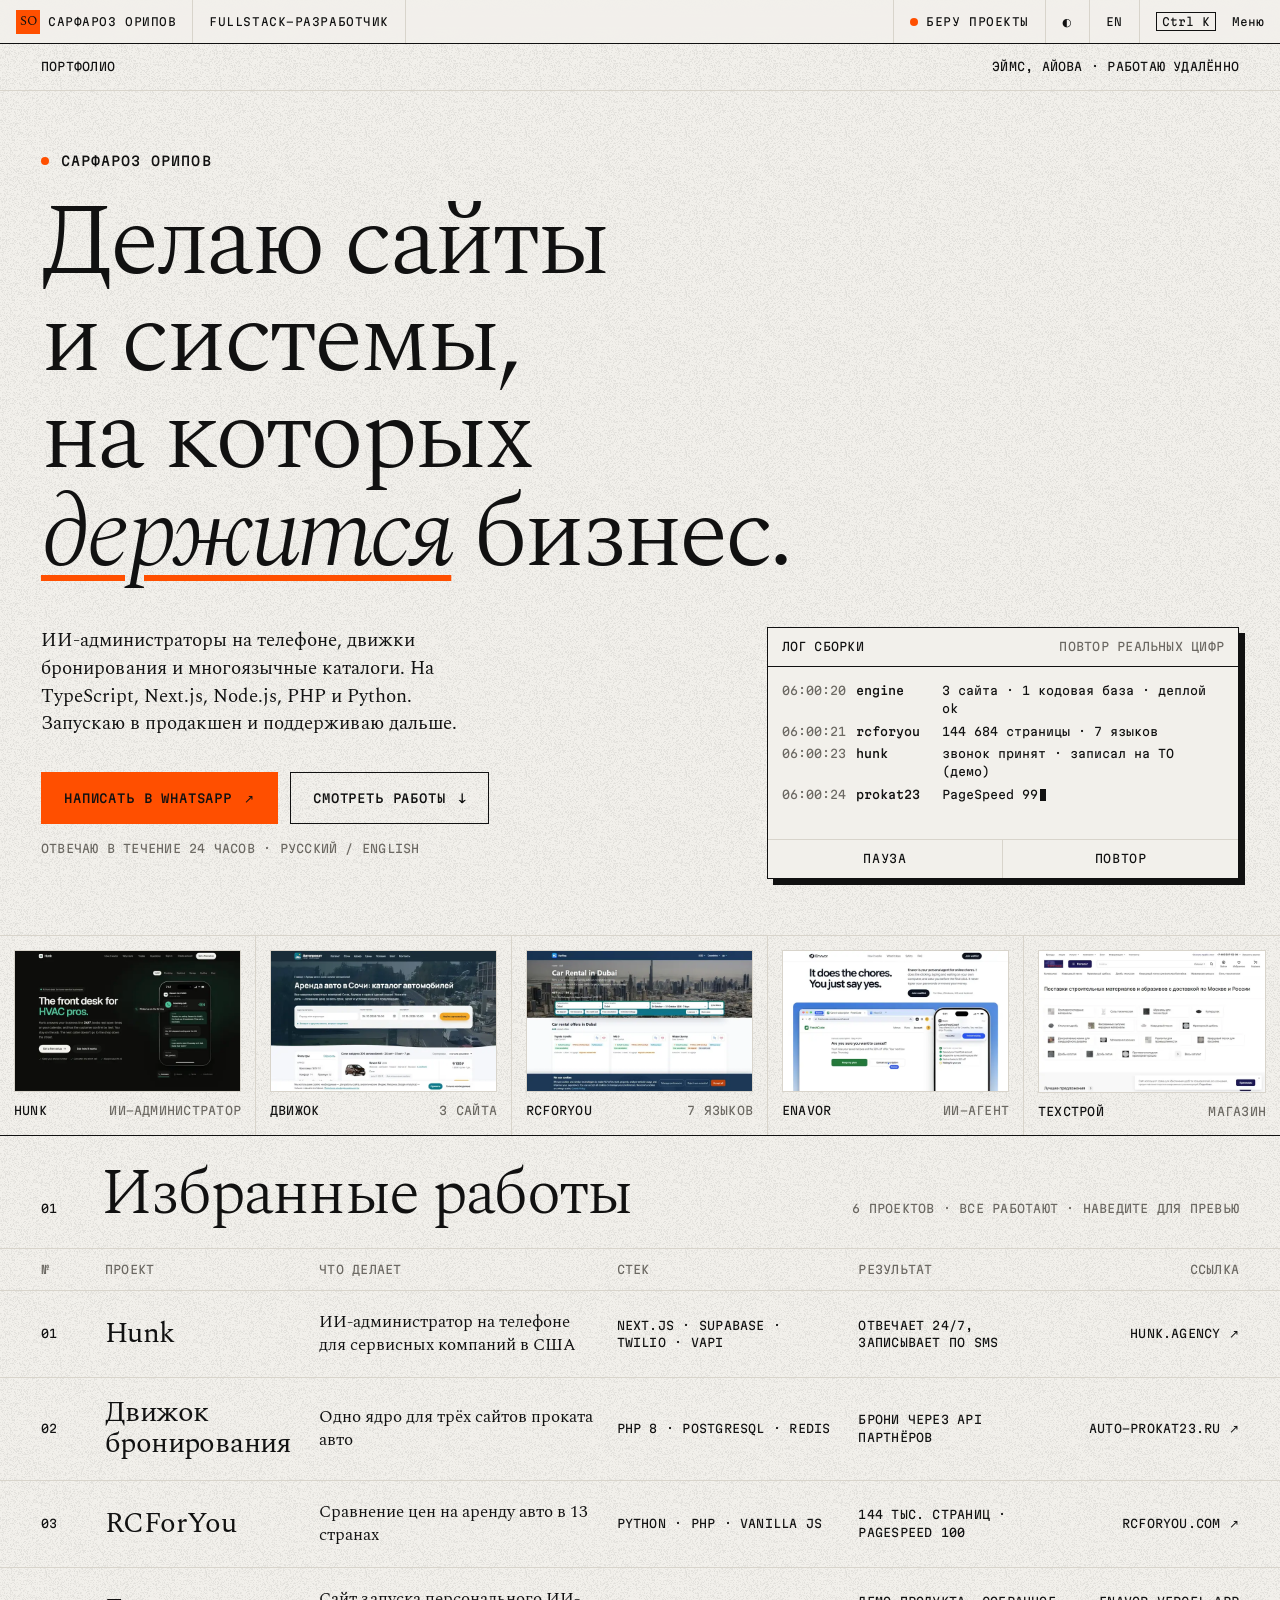
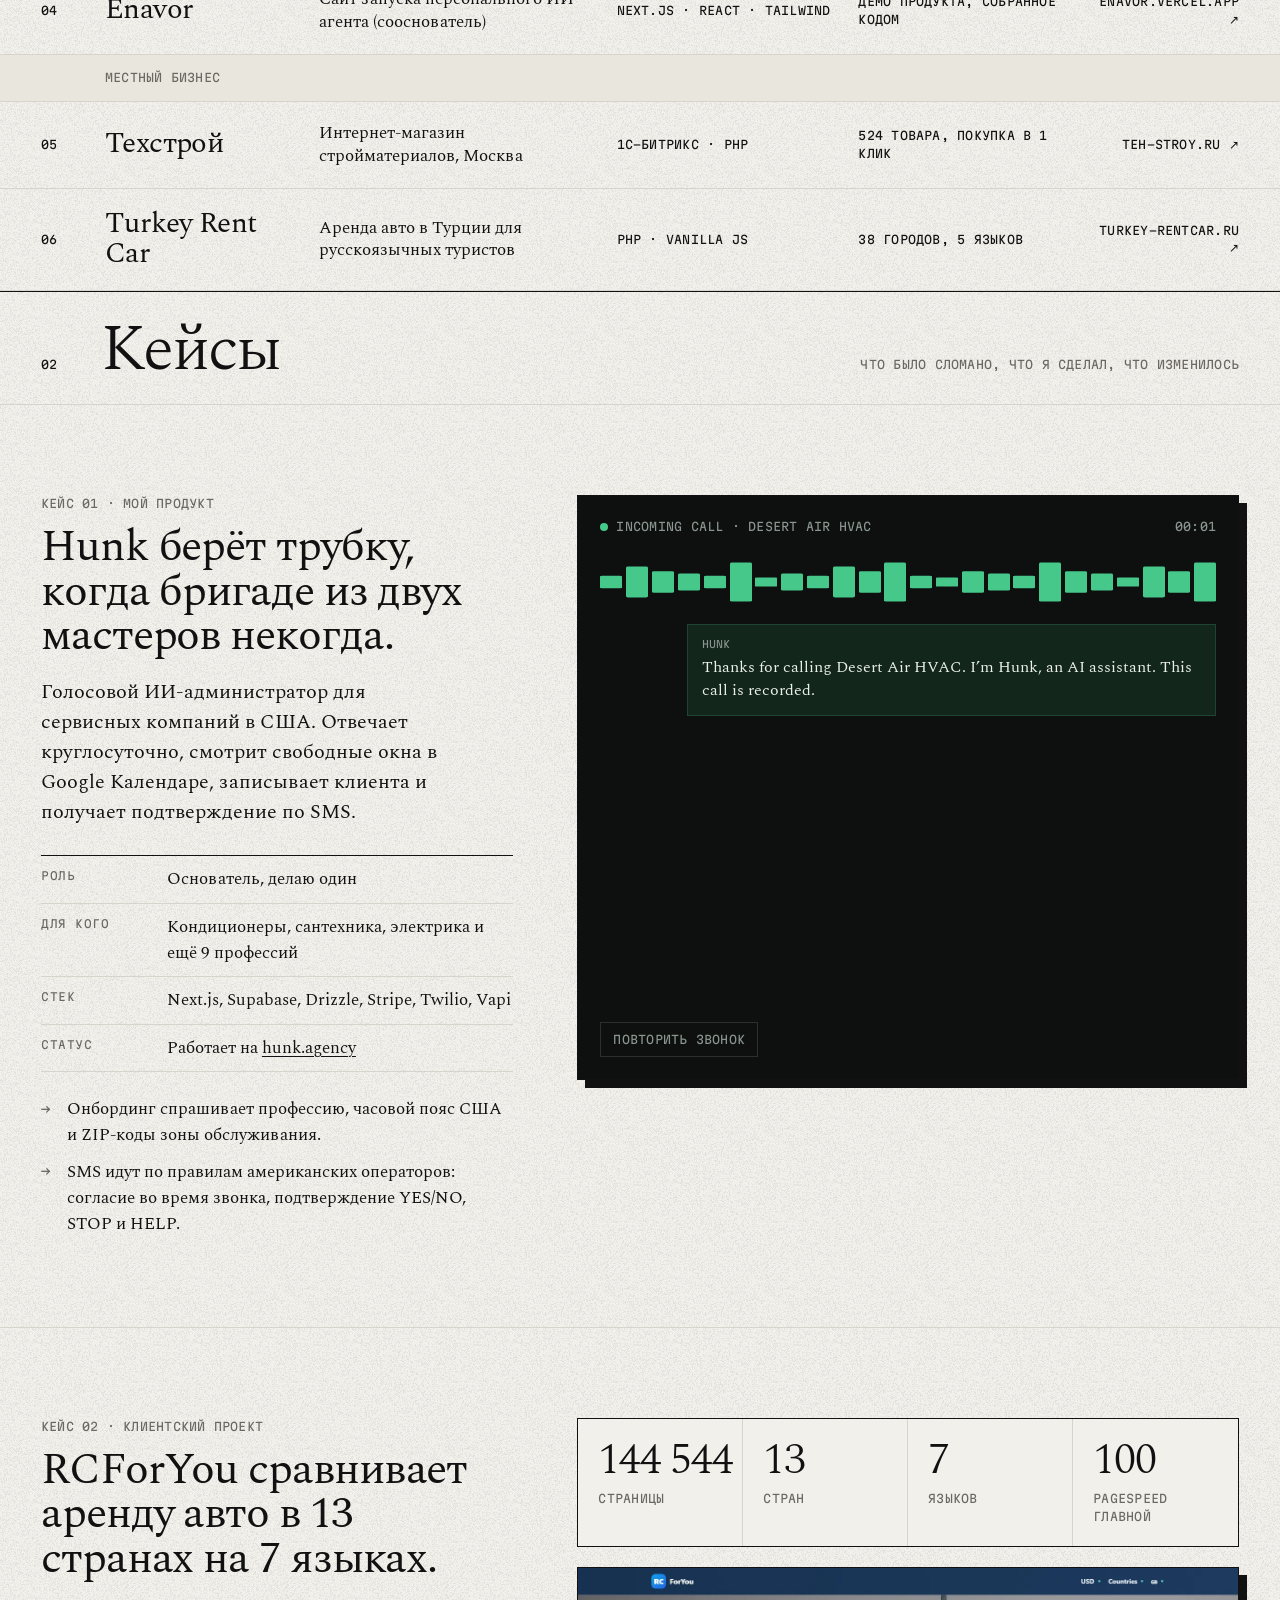
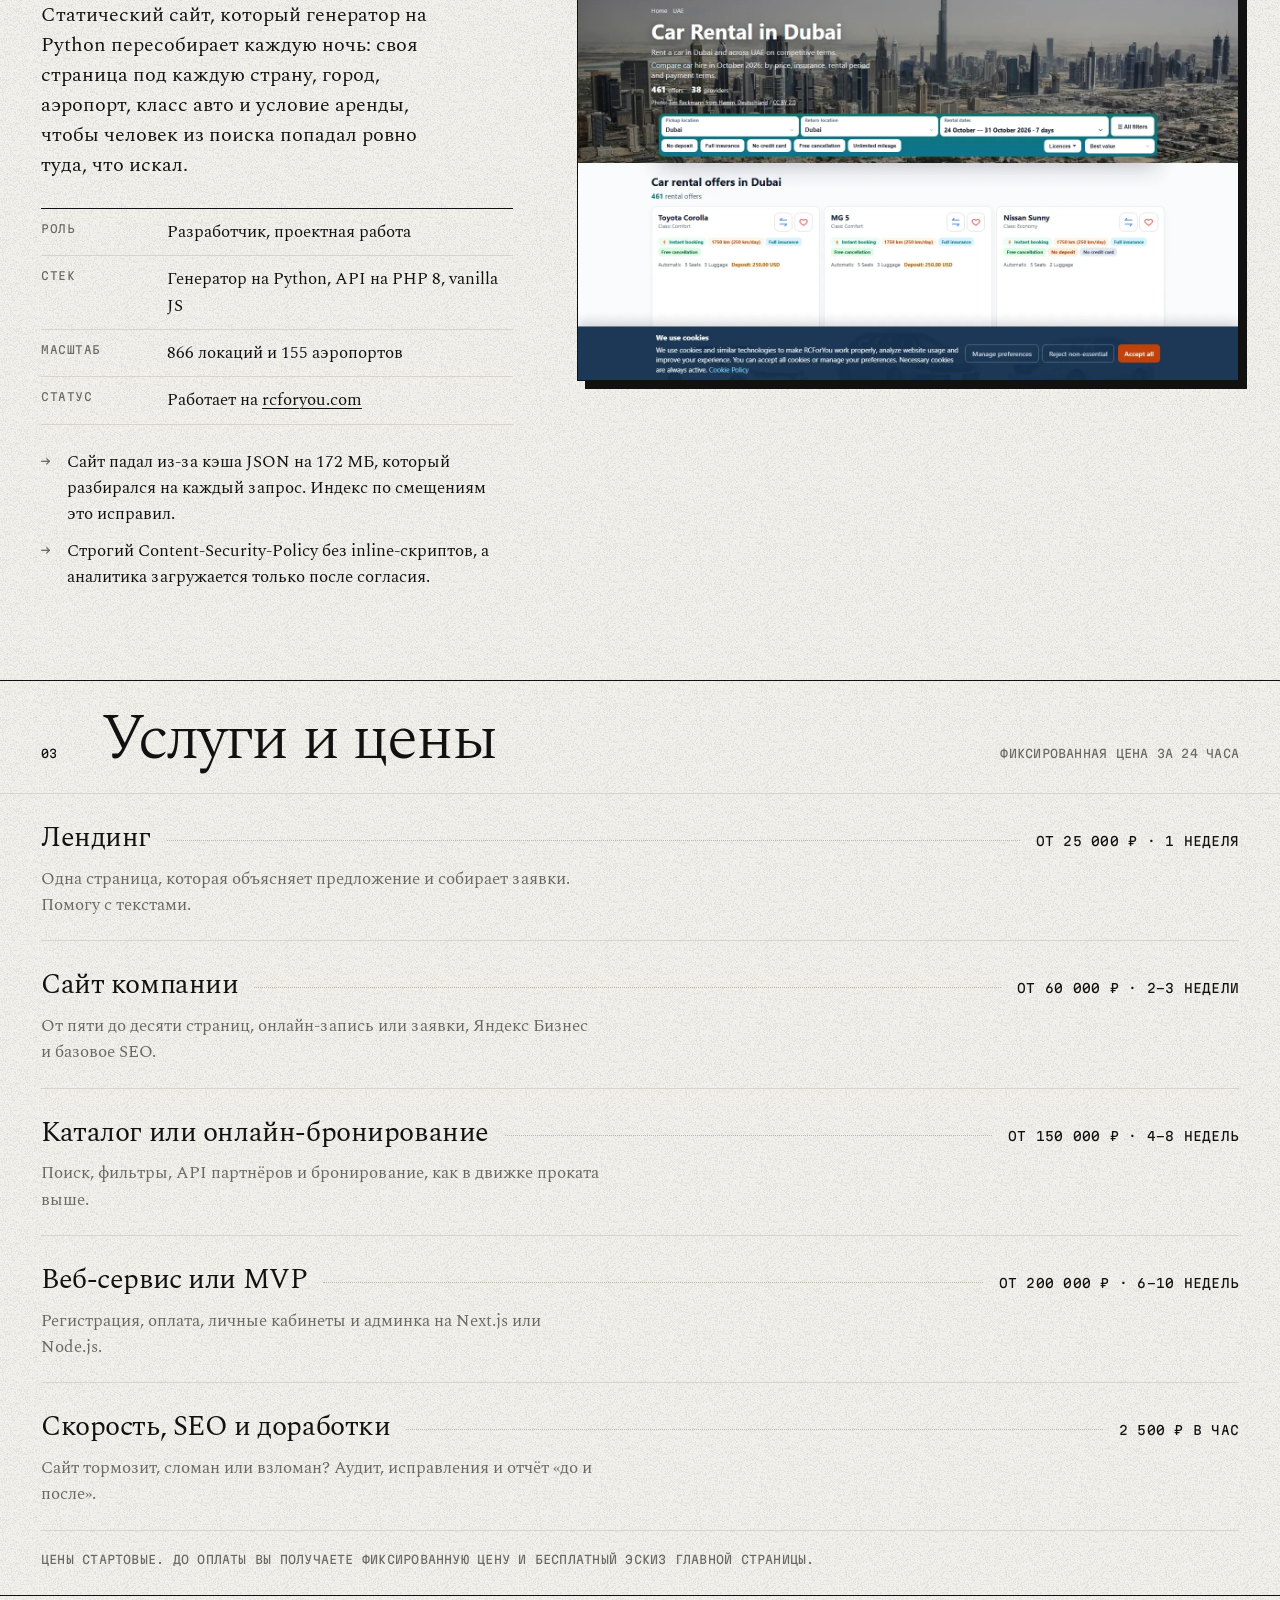
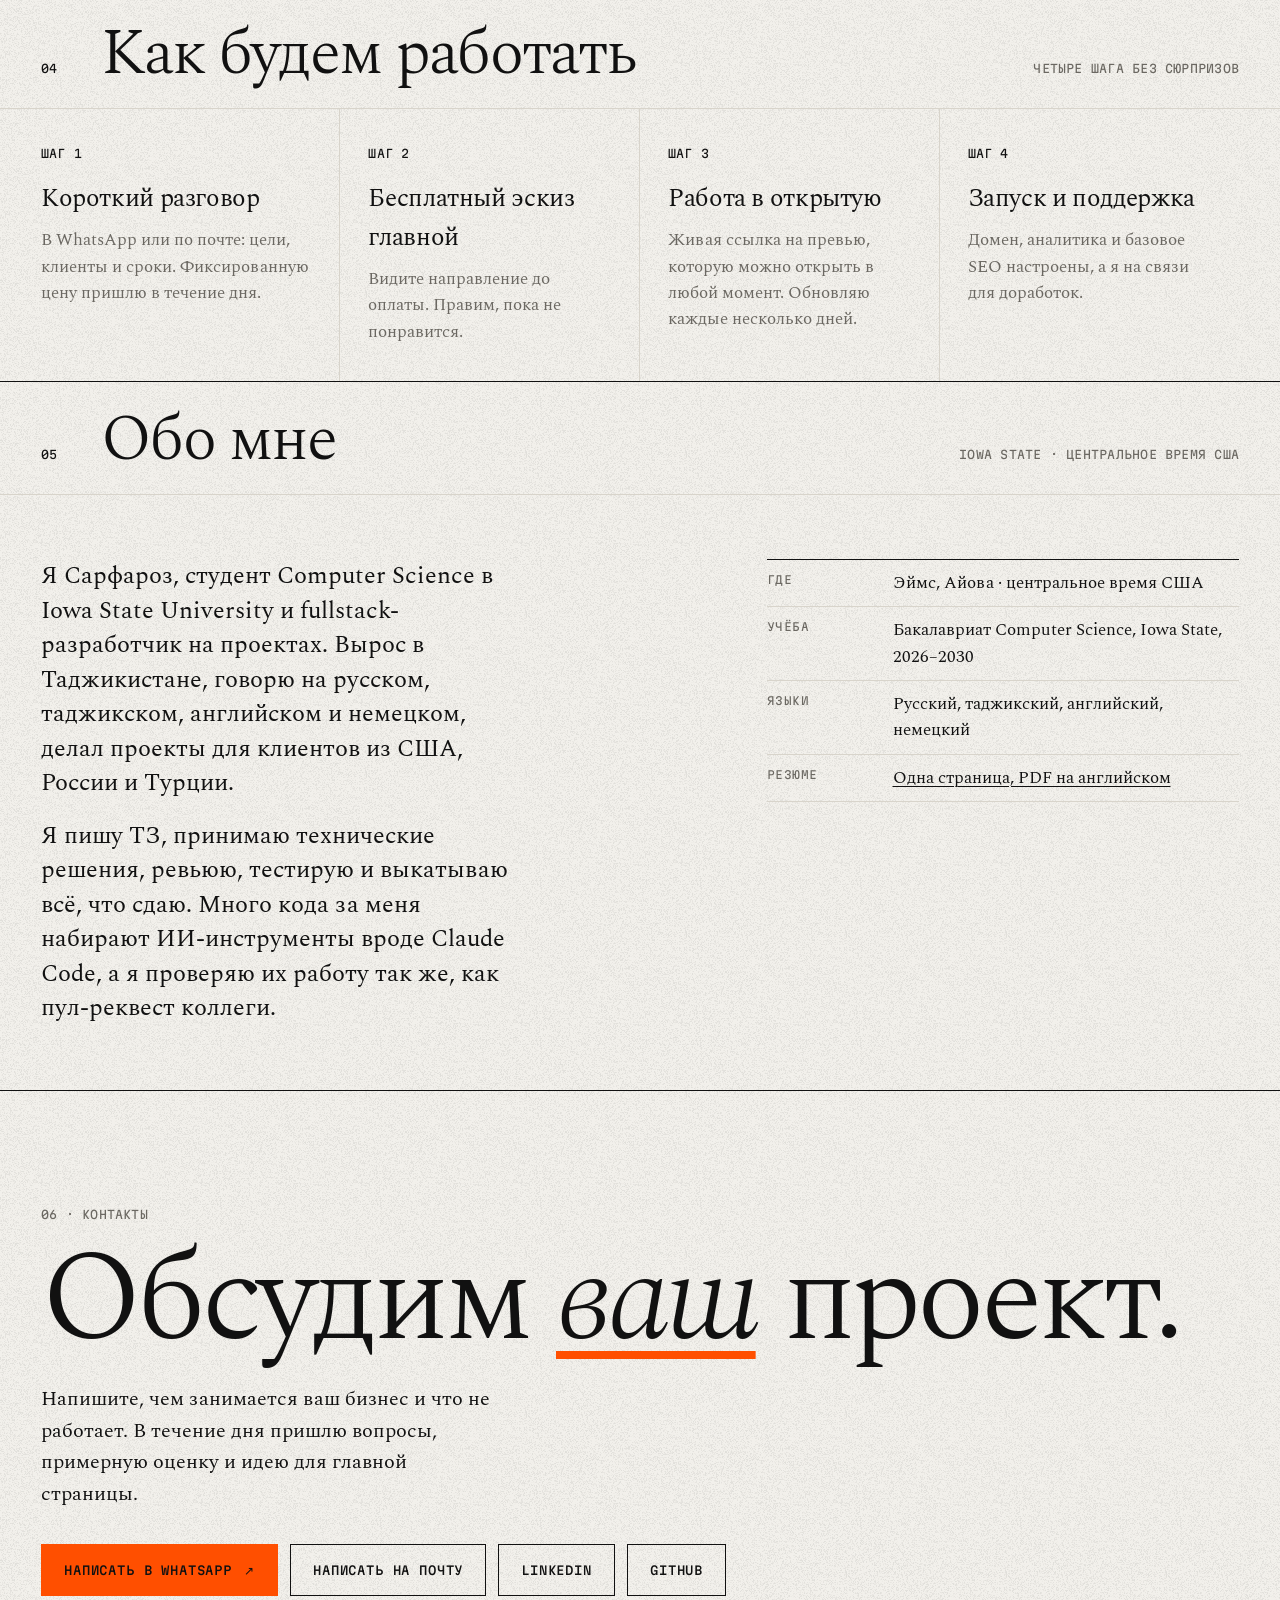
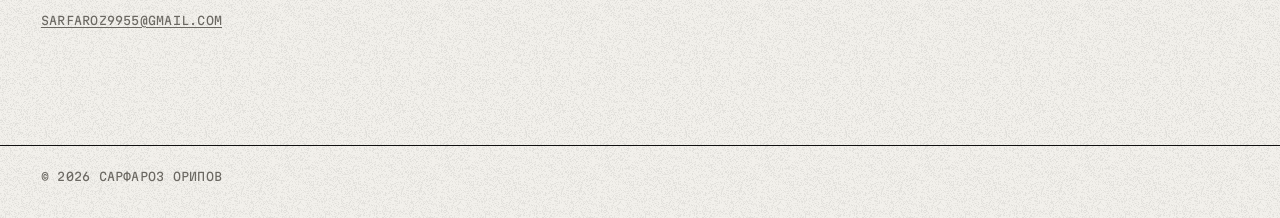
==== commit 7ed4ce12: "Install and configure Vercel Web Analytics Vercel Web Analytics Installation Complete  I have succes" ====
--- a/ru/index.html
+++ b/ru/index.html
@@ -21,6 +21,7 @@
 <script>document.documentElement.classList.add('js');try{var t=localStorage.getItem('theme');if(t)document.documentElement.dataset.theme=t}catch(e){}</script>
 <script src="../assets/site.js" defer></script>
 <script type="application/ld+json">{"@context":"https://schema.org","@type":"Person","name":"Сарфароз Орипов","alternateName":"Sarfaroz Oripov","jobTitle":"Fullstack-разработчик","address":{"@type":"PostalAddress","addressLocality":"Ames","addressRegion":"IA","addressCountry":"US"},"alumniOf":{"@type":"CollegeOrUniversity","name":"Iowa State University"},"sameAs":["https://www.linkedin.com/in/sarfaroz9955/","https://github.com/ssarfaroz"]}</script>
+<script defer src="https://cdn.vercel-insights.com/v1/script.js"></script>
 </head>
 <body>
 <a class="skip" href="#work">К работам</a>
